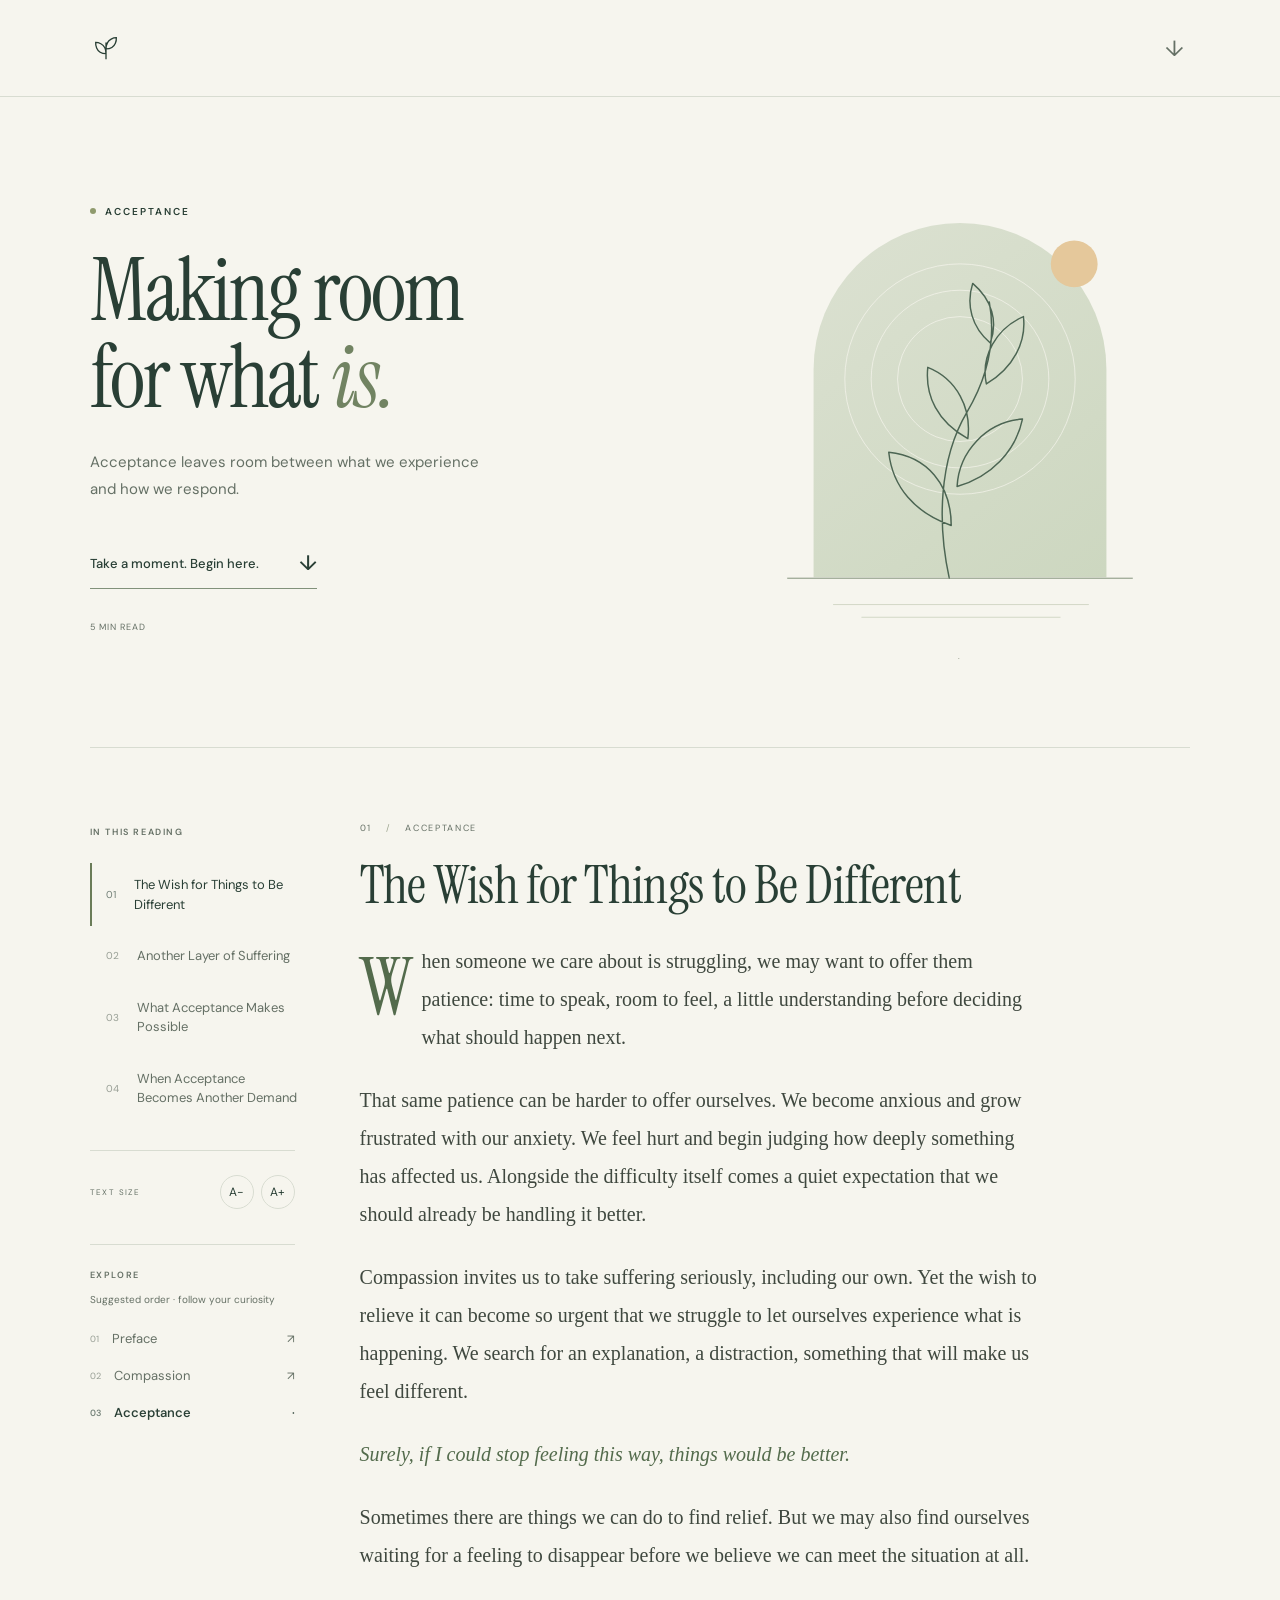
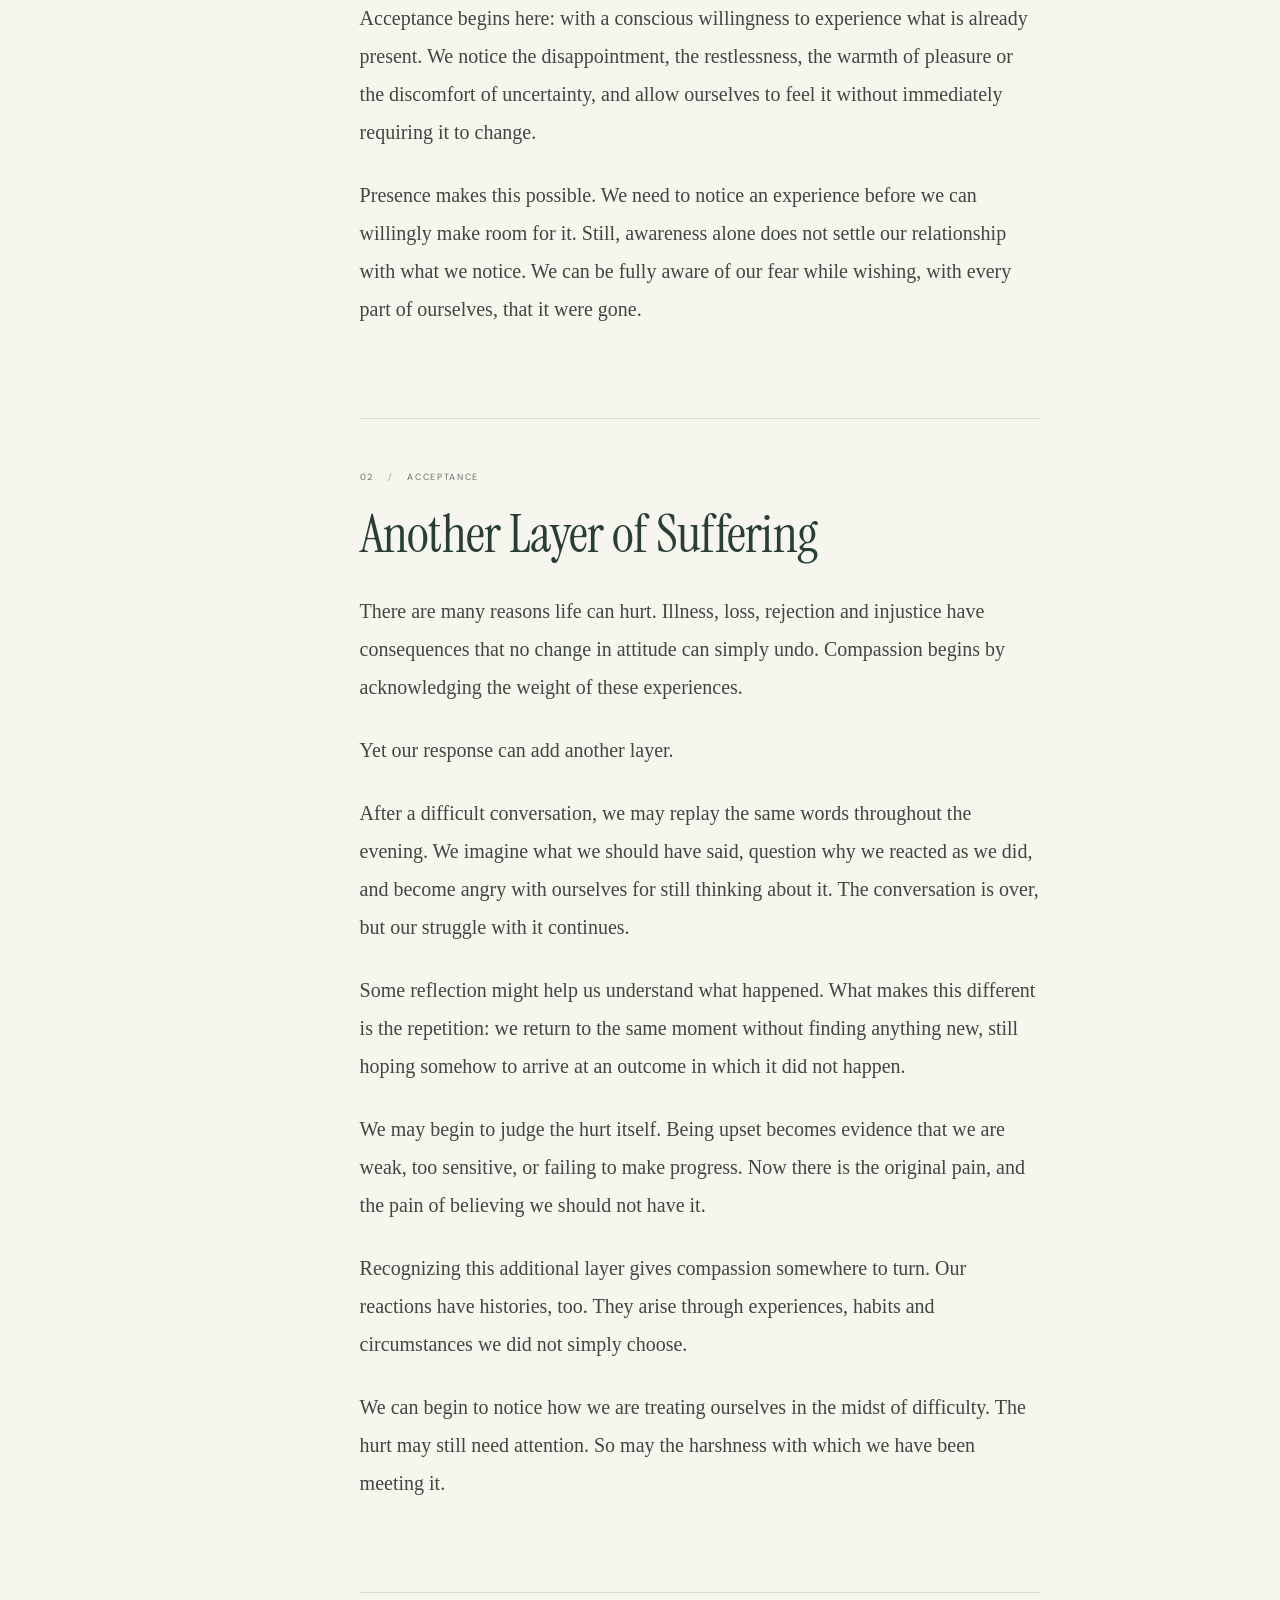
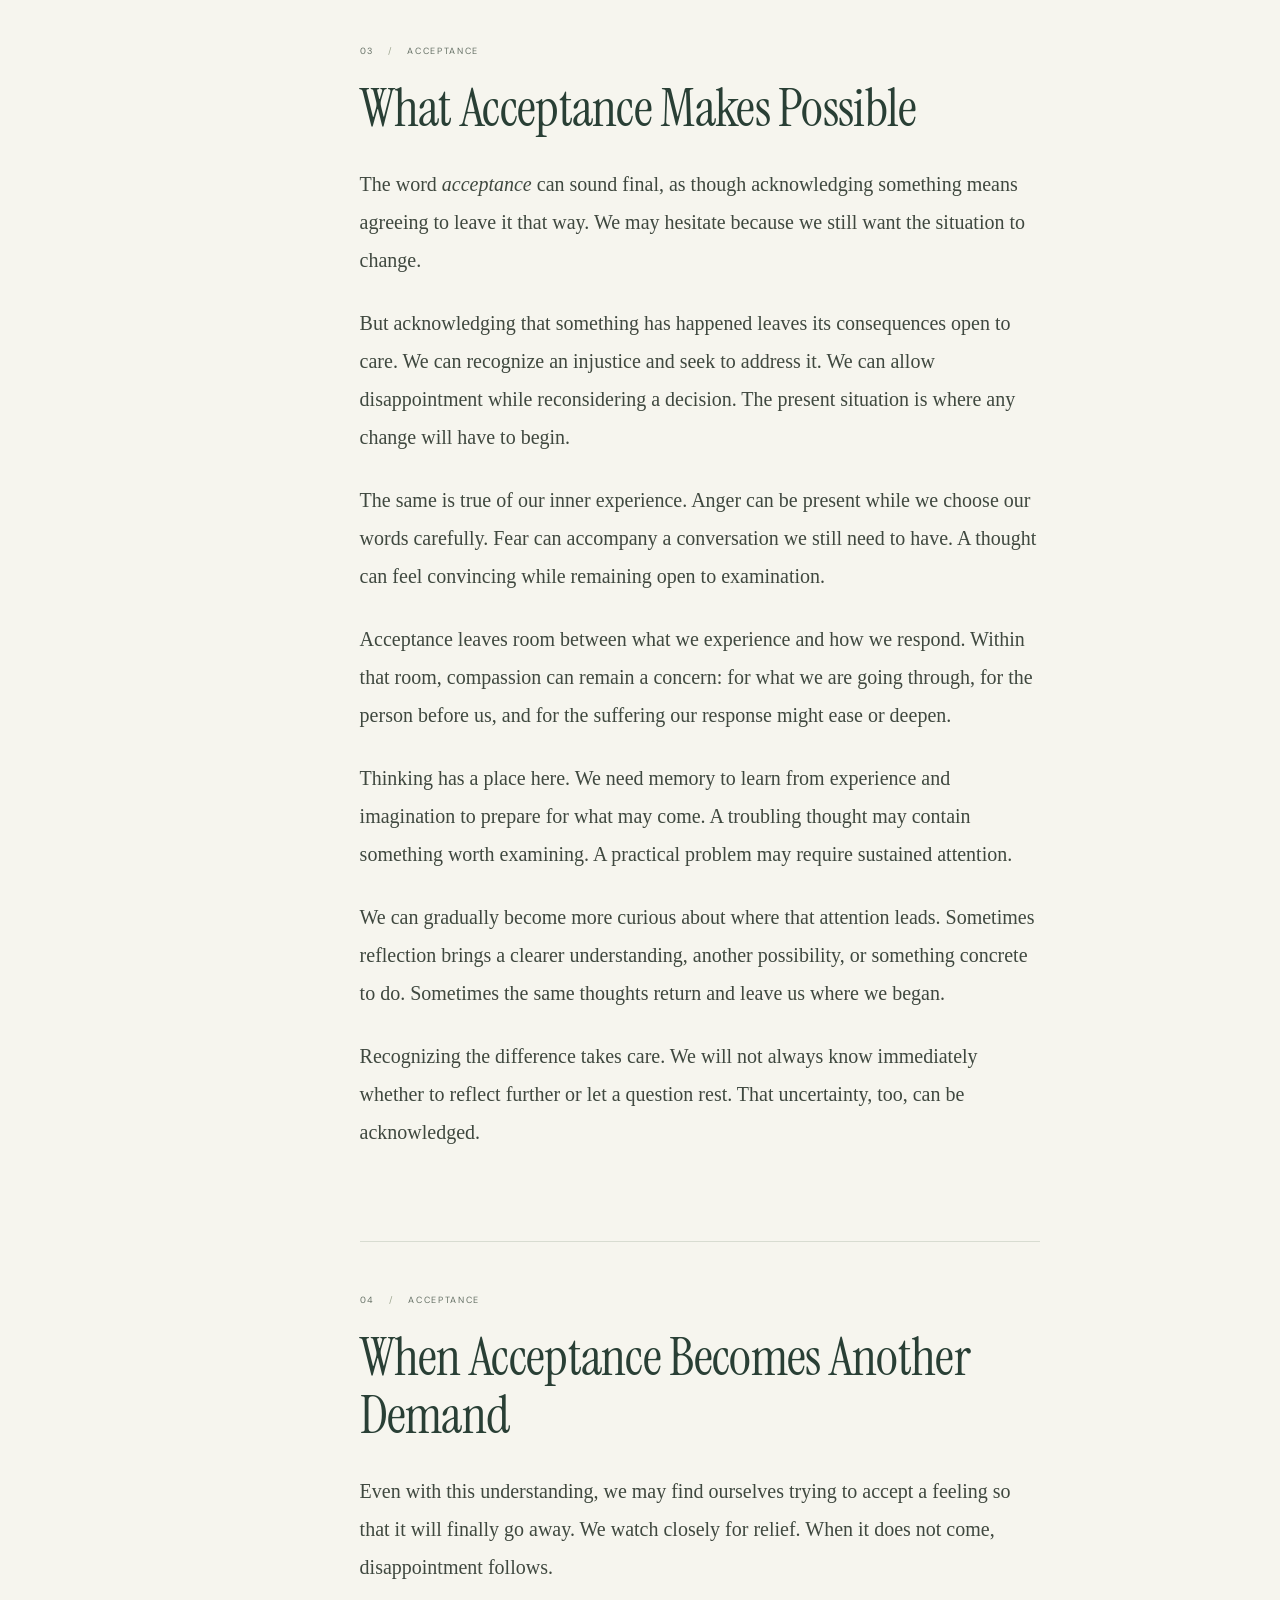
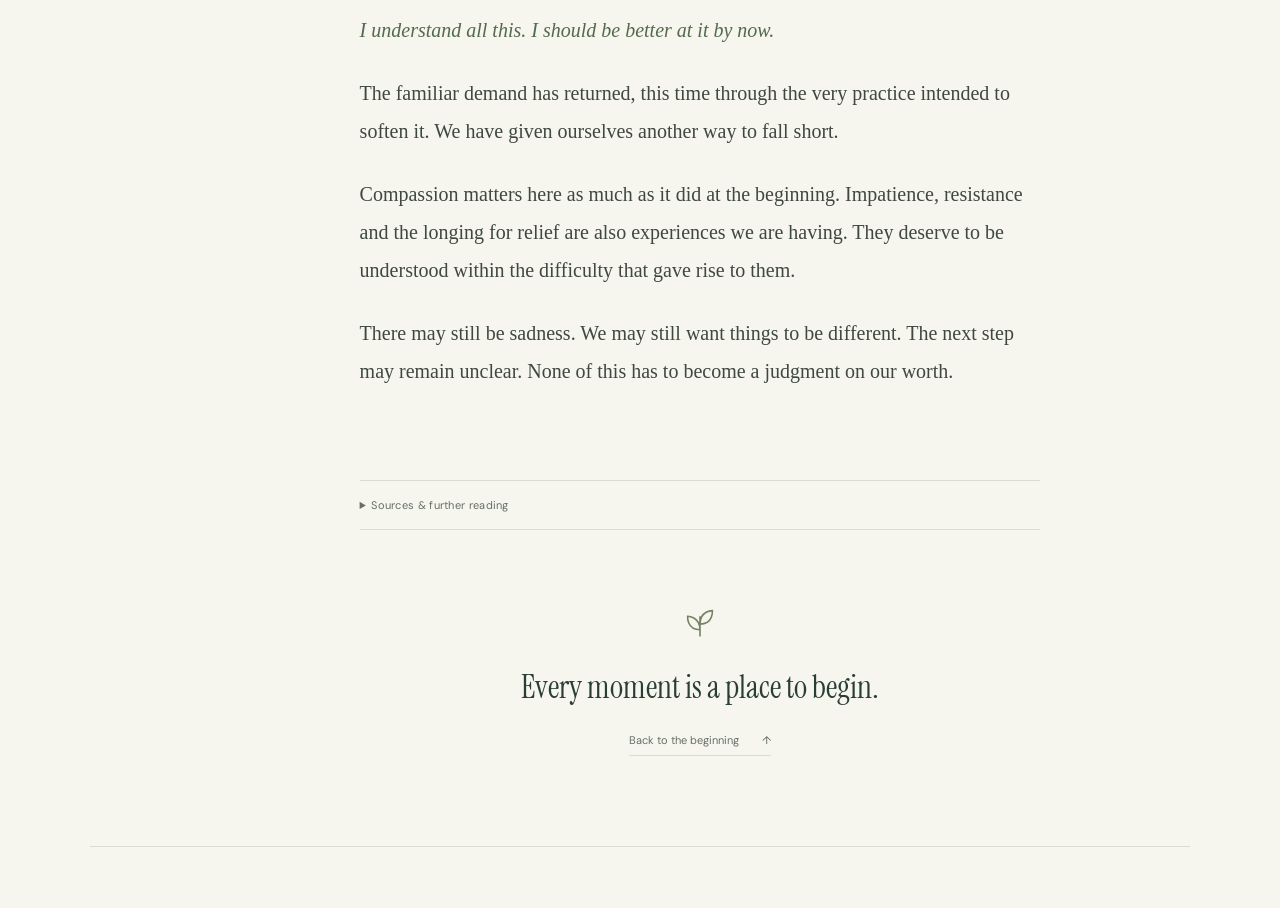
==== acceptance.html @ c0902682 "Add files via upload" ====
<!doctype html>
<html lang="en">
<head><meta charset="utf-8"><meta name="viewport" content="width=device-width,initial-scale=1"><meta name="theme-color" content="#f6f5ee"><meta name="description" content="An essay on acceptance, the layers we add to suffering, and making room for experience with compassion."><title>Making room for what is — Acceptance</title><link rel="icon" href="data:image/svg+xml,%3Csvg xmlns='http://www.w3.org/2000/svg' viewBox='0 0 40 40'%3E%3Crect width='40' height='40' rx='20' fill='%232f493f'/%3E%3Cpath d='M20 30V13M20 23C10 23 10 13 10 13s10 0 10 10M20 19c0-10 10-10 10-10s0 10-10 10' fill='none' stroke='%23f6f5ee' stroke-width='2'/%3E%3C/svg%3E"><link rel="stylesheet" href="styles.css"><script src="script.js" defer></script></head>
<body><a class="skip-link" href="#reading">Skip to the reading</a><div class="progress" aria-hidden="true"><div id="progress-bar"></div></div>
<header class="site-header"><a class="wordmark" href="index.html" aria-label="Home — Preface"><svg viewBox="0 0 32 32" aria-hidden="true"><path d="M16 28V10M16 22C4 22 5 10 5 10s11 0 11 12M16 17C16 5 27 5 27 5s1 12-11 12"/></svg></a><a class="header-link" href="#reading" aria-label="Jump to the reading"><span aria-hidden="true">↓</span></a></header>
<main id="top"><section class="hero" aria-labelledby="page-title"><div class="hero-copy"><div class="eyebrow"><span></span> ACCEPTANCE</div><h1 id="page-title">Making room<br>for what <em>is.</em></h1><p class="hero-description">Acceptance leaves room between what we experience and how we respond.</p><a class="read-link" href="#reading">Take a moment. Begin here. <span aria-hidden="true">↓</span></a><div class="reading-meta">5 MIN READ</div></div>
<div class="hero-art" aria-hidden="true"><svg viewBox="0 0 420 480" fill="none"><defs><linearGradient id="wash" x1="50" y1="0" x2="390" y2="450" gradientUnits="userSpaceOnUse"><stop stop-color="#dde2d3"/><stop offset="1" stop-color="#cbd6be"/></linearGradient></defs><path d="M60 410V197a150 150 0 0 1 300 0v213Z" fill="url(#wash)"/><circle cx="210" cy="207" r="118" stroke="#f6f5ee" stroke-opacity=".7"/><circle cx="210" cy="207" r="91" stroke="#f6f5ee" stroke-opacity=".7"/><circle cx="210" cy="207" r="64" stroke="#f6f5ee" stroke-opacity=".7"/><path d="M199 411c-12-55-11-121 18-170 19-32 31-69 23-113M201 357c-37-13-60-39-64-75 39 4 64 33 64 75ZM207 317c35-10 60-36 67-69-37 3-65 33-67 69ZM218 268c-31-17-44-44-41-73 30 12 45 42 41 73ZM237 212c28-17 41-43 38-69-28 12-44 41-38 69ZM241 170c-19-16-25-39-18-61 20 17 26 39 18 61Z" stroke="#4c6553" stroke-width="1.5" stroke-linecap="round" stroke-linejoin="round"/><path d="M33 411h354" stroke="#81917a"/><circle cx="327" cy="89" r="24" fill="#e5c89b"/><path d="M80 438h262" stroke="#d2d7c6"/><path d="M109 451h204" stroke="#d2d7c6"/></svg><span>.</span></div></section>
<div class="reading-layout" id="reading"><aside class="contents"><div class="eyebrow">IN THIS READING</div><nav aria-label="Chapters"><a href="#the-wish-for-things-to-be-different" aria-current="location"><span>01</span>The Wish for Things to Be Different</a><a href="#another-layer-of-suffering"><span>02</span>Another Layer of Suffering</a><a href="#what-acceptance-makes-possible"><span>03</span>What Acceptance Makes Possible</a><a href="#when-acceptance-becomes-another-demand"><span>04</span>When Acceptance Becomes Another Demand</a></nav><div class="reader-tools"><span>TEXT SIZE</span><div><button type="button" id="smaller" aria-label="Decrease text size">A−</button><button type="button" id="larger" aria-label="Increase text size">A+</button></div><output id="size-status" class="sr-only" aria-live="polite">Text size: standard</output></div><div class="topic-links" aria-label="Explore readings in suggested order"><div class="eyebrow">EXPLORE</div><p class="reading-order">Suggested order · follow your curiosity</p><a href="index.html"><span class="topic-number" aria-hidden="true">01</span><span class="topic-title">Preface</span><span class="topic-marker" aria-hidden="true">↗</span></a><a href="compassion.html"><span class="topic-number" aria-hidden="true">02</span><span class="topic-title">Compassion</span><span class="topic-marker" aria-hidden="true">↗</span></a><a href="acceptance.html" aria-current="page"><span class="topic-number" aria-hidden="true">03</span><span class="topic-title">Acceptance</span><span class="topic-marker" aria-hidden="true">·</span></a></div></aside><article class="article" aria-label="Acceptance — Making room for what is"><section class="chapter" id="the-wish-for-things-to-be-different" aria-labelledby="heading-0"><div class="chapter-label">01 <span> / </span> ACCEPTANCE</div><h2 id="heading-0">The Wish for Things to Be Different</h2><p class="opening">When someone we care about is struggling, we may want to offer them patience: time to speak, room to feel, a little understanding before deciding what should happen next.</p>
<p class="">That same patience can be harder to offer ourselves. We become anxious and grow frustrated with our anxiety. We feel hurt and begin judging how deeply something has affected us. Alongside the difficulty itself comes a quiet expectation that we should already be handling it better.</p>
<p class="">Compassion invites us to take suffering seriously, including our own. Yet the wish to relieve it can become so urgent that we struggle to let ourselves experience what is happening. We search for an explanation, a distraction, something that will make us feel different.</p>
<p class=""><em class="inner-question">Surely, if I could stop feeling this way, things would be better.</em></p>
<p class="">Sometimes there are things we can do to find relief. But we may also find ourselves waiting for a feeling to disappear before we believe we can meet the situation at all.</p>
<p class="">Acceptance begins here: with a conscious willingness to experience what is already present. We notice the disappointment, the restlessness, the warmth of pleasure or the discomfort of uncertainty, and allow ourselves to feel it without immediately requiring it to change.</p>
<p class="">Presence makes this possible. We need to notice an experience before we can willingly make room for it. Still, awareness alone does not settle our relationship with what we notice. We can be fully aware of our fear while wishing, with every part of ourselves, that it were gone.</p></section>
<section class="chapter" id="another-layer-of-suffering" aria-labelledby="heading-1"><div class="chapter-label">02 <span> / </span> ACCEPTANCE</div><h2 id="heading-1">Another Layer of Suffering</h2><p class="">There are many reasons life can hurt. Illness, loss, rejection and injustice have consequences that no change in attitude can simply undo. Compassion begins by acknowledging the weight of these experiences.</p>
<p class="">Yet our response can add another layer.</p>
<p class="">After a difficult conversation, we may replay the same words throughout the evening. We imagine what we should have said, question why we reacted as we did, and become angry with ourselves for still thinking about it. The conversation is over, but our struggle with it continues.</p>
<p class="">Some reflection might help us understand what happened. What makes this different is the repetition: we return to the same moment without finding anything new, still hoping somehow to arrive at an outcome in which it did not happen.</p>
<p class="">We may begin to judge the hurt itself. Being upset becomes evidence that we are weak, too sensitive, or failing to make progress. Now there is the original pain, and the pain of believing we should not have it.</p>
<p class="">Recognizing this additional layer gives compassion somewhere to turn. Our reactions have histories, too. They arise through experiences, habits and circumstances we did not simply choose.</p>
<p class="">We can begin to notice how we are treating ourselves in the midst of difficulty. The hurt may still need attention. So may the harshness with which we have been meeting it.</p></section>
<section class="chapter" id="what-acceptance-makes-possible" aria-labelledby="heading-2"><div class="chapter-label">03 <span> / </span> ACCEPTANCE</div><h2 id="heading-2">What Acceptance Makes Possible</h2><p class="">The word <em>acceptance</em> can sound final, as though acknowledging something means agreeing to leave it that way. We may hesitate because we still want the situation to change.</p>
<p class="">But acknowledging that something has happened leaves its consequences open to care. We can recognize an injustice and seek to address it. We can allow disappointment while reconsidering a decision. The present situation is where any change will have to begin.</p>
<p class="">The same is true of our inner experience. Anger can be present while we choose our words carefully. Fear can accompany a conversation we still need to have. A thought can feel convincing while remaining open to examination.</p>
<p class="">Acceptance leaves room between what we experience and how we respond. Within that room, compassion can remain a concern: for what we are going through, for the person before us, and for the suffering our response might ease or deepen.</p>
<p class="">Thinking has a place here. We need memory to learn from experience and imagination to prepare for what may come. A troubling thought may contain something worth examining. A practical problem may require sustained attention.</p>
<p class="">We can gradually become more curious about where that attention leads. Sometimes reflection brings a clearer understanding, another possibility, or something concrete to do. Sometimes the same thoughts return and leave us where we began.</p>
<p class="">Recognizing the difference takes care. We will not always know immediately whether to reflect further or let a question rest. That uncertainty, too, can be acknowledged.</p></section>
<section class="chapter" id="when-acceptance-becomes-another-demand" aria-labelledby="heading-3"><div class="chapter-label">04 <span> / </span> ACCEPTANCE</div><h2 id="heading-3">When Acceptance Becomes Another Demand</h2><p class="">Even with this understanding, we may find ourselves trying to accept a feeling so that it will finally go away. We watch closely for relief. When it does not come, disappointment follows.</p>
<p class=""><em class="inner-question">I understand all this. I should be better at it by now.</em></p>
<p class="">The familiar demand has returned, this time through the very practice intended to soften it. We have given ourselves another way to fall short.</p>
<p class="">Compassion matters here as much as it did at the beginning. Impatience, resistance and the longing for relief are also experiences we are having. They deserve to be understood within the difficulty that gave rise to them.</p>
<p class="">There may still be sadness. We may still want things to be different. The next step may remain unclear. None of this has to become a judgment on our worth.</p></section><details class="references"><summary>Sources & further reading</summary><div class="reference-content"><h3>Sources</h3><ul><li><span class="reference-author">Ford, Lam, John &amp; Mauss (2018)</span><a href="https://doi.org/10.1037/pspp0000157">The psychological health benefits of accepting negative emotions and thoughts: Laboratory, diary, and longitudinal evidence</a></li><li><span class="reference-author">Lindsay, Young, Smyth, Brown &amp; Creswell (2018)</span><a href="https://doi.org/10.1016/j.psyneuen.2017.09.015">Acceptance lowers stress reactivity: Dismantling mindfulness training in a randomized controlled trial</a></li><li><span class="reference-author">Nolen-Hoeksema, Wisco &amp; Lyubomirsky (2008)</span><a href="https://doi.org/10.1111/j.1745-6924.2008.00088.x">Rethinking Rumination</a></li><li><span class="reference-author">Wells (2005)</span><a href="https://doi.org/10.1007/s10942-005-0018-6">Detached mindfulness in cognitive therapy: A metacognitive analysis and ten techniques</a></li><li><span class="reference-author">Hayes, Luoma, Bond, Masuda &amp; Lillis (2006)</span><a href="https://doi.org/10.1016/j.brat.2005.06.006">Acceptance and Commitment Therapy: Model, processes and outcomes</a></li><li><span class="reference-author">Schacter, Benoit &amp; Szpunar (2017)</span><a href="https://pmc.ncbi.nlm.nih.gov/articles/PMC5675579/">Episodic Future Thinking: Mechanisms and Functions</a></li></ul><h3>Further reading</h3><ul><li><span class="reference-author">Akbari et al. (2022)</span><a href="https://doi.org/10.1016/j.jcbs.2022.03.007">Experiential avoidance …: A comprehensive systematic review and meta-analysis</a></li><li><span class="reference-author">Guo (2024)</span><a href="https://doi.org/10.1007/s12671-024-02395-6">The Correlation Between Mindfulness, Decentering, and Psychological Problems</a></li><li><span class="reference-author">Andersson et al. (2025)</span><a href="https://doi.org/10.1080/16506073.2024.2434920">Efficacy of metacognitive interventions for psychiatric disorders</a></li><li><span class="reference-author">Ajahn Chah</span><a href="https://www.simonandschuster.com/books/Food-for-the-Heart/Chah/9780861713233">Food for the Heart: The Collected Teachings of Ajahn Chah</a></li><li><span class="reference-author">Eckhart Tolle</span><a href="https://eckharttolle.com/power-of-now-excerpt/">The Power of Now</a></li><li><span class="reference-author">Marcus Aurelius</span><a href="https://readaurelius.org/passage/1/9">Meditations, Book I</a></li><li><span class="reference-author">Early Buddhist texts</span><a href="https://suttacentral.net/mn10/en/sujato">MN 10 — Satipaṭṭhāna Sutta</a></li><li><span class="reference-author">Early Buddhist texts</span><a href="https://suttacentral.net/an6.63/en/thanissaro">AN 6.63 — Nibbedhika Sutta</a></li><li><span class="reference-author">Early Buddhist texts</span><a href="https://suttacentral.net/mn19/en/sujato">MN 19 — Dvedhāvitakka Sutta</a></li></ul></div></details><div class="closing"><svg viewBox="0 0 32 32" aria-hidden="true"><path d="M16 28V10M16 22C4 22 5 10 5 10s11 0 11 12M16 17C16 5 27 5 27 5s1 12-11 12"/></svg><p>Every moment is a place to begin.</p><a href="#top">Back to the beginning <span aria-hidden="true">↑</span></a></div></article></div></main>
<footer aria-hidden="true"></footer></body></html>
---- styles.css ----
@import url('https://fonts.googleapis.com/css2?family=DM+Sans:wght@400;450;500;550;600;650&family=Instrument+Serif:ital@0;1&display=swap');
:root{--paper:#f6f5ee;--ink:#293f35;--muted:#657065;--line:#d8dcd1;--accent:#8a5934;--body-size:20px;--display:'Instrument Serif',Georgia,serif;--sans:'DM Sans',Arial,sans-serif}*{box-sizing:border-box}html{scroll-behavior:smooth;scroll-padding-top:45px}body{margin:0;background:var(--paper);color:var(--ink);font-family:var(--sans);-webkit-font-smoothing:antialiased}a{color:inherit;text-decoration:none}button{font:inherit}::selection{background:#dce4cb}.progress{height:3px;position:fixed;top:0;left:0;right:0;z-index:10}#progress-bar{height:100%;width:0;background:#59725b}.site-header{max-width:1392px;margin:auto;padding:32px 64px;display:flex;justify-content:space-between;align-items:center;border-bottom:1px solid var(--line)}.wordmark{display:flex;gap:12px;align-items:center;font-size:15px;letter-spacing:-.3px}.wordmark em{font-weight:550;font-style:normal}.wordmark svg,.closing svg{width:30px;height:30px;fill:none;stroke:var(--ink);stroke-width:1.4}.header-link{font-size:12px;color:var(--muted)}.header-link span{margin-left:22px;font-size:18px}.hero{max-width:1264px;margin:auto;min-height:650px;display:grid;grid-template-columns:1.3fr 1fr;gap:80px;align-items:center;padding:70px 0 76px}.eyebrow{font-size:10px;font-weight:600;letter-spacing:2px;display:flex;align-items:center;gap:9px}.eyebrow>span{width:6px;height:6px;background:#8f9a6d;border-radius:50%}h1{font-family:var(--display);font-size:clamp(64px,6.7vw,100px);line-height:1.02;letter-spacing:-2px;font-weight:400;margin:30px 0 26px}h1 em{color:#718362;font-weight:400}.hero-description{max-width:405px;font-size:15px;line-height:1.85;color:var(--muted)}.read-link{margin-top:30px;display:inline-flex;gap:40px;align-items:center;border-bottom:1px solid #81917a;padding-bottom:11px;font-size:13px;font-weight:500}.read-link span{font-size:21px}.reading-meta{margin-top:32px;font-size:9px;letter-spacing:1.1px;color:var(--muted);display:flex;gap:12px;align-items:center}.hero-art{width:100%;max-width:410px;justify-self:center;text-align:center}.hero-art svg{display:block;width:100%;height:auto}.hero-art>span{font-size:8px;letter-spacing:2px;color:#79806e;display:block;margin-top:5px}.reading-layout{border-top:1px solid var(--line);max-width:1264px;margin:auto;display:grid;grid-template-columns:250px minmax(0,700px);gap:90px;padding:74px 0 0;align-items:start;scroll-margin-top:30px}.contents{position:sticky;top:55px;padding-top:4px}.contents>.eyebrow{color:var(--muted);font-size:9px;letter-spacing:1.6px}nav{display:grid;margin:25px 0 30px;gap:8px}nav a{font-size:13px;color:var(--muted);padding:12px 0 12px 14px;border-left:2px solid transparent;display:flex;gap:18px;transition:color .2s,border-color .2s}nav a>span{font-size:10px;align-self:center;opacity:.65}nav a:hover,nav a[aria-current]{border-color:#6a7c58;color:var(--ink)}.reader-tools{display:flex;align-items:center;justify-content:space-between;border-top:1px solid var(--line);padding-top:24px;max-width:205px}.reader-tools>span{font-size:8px;letter-spacing:1.4px;color:var(--muted)}.reader-tools>div{display:flex;gap:7px}.reader-tools button{border:1px solid var(--line);border-radius:50%;background:transparent;color:var(--ink);width:34px;height:34px;font-size:12px;cursor:pointer}.reader-tools button:hover{background:#e8ecdf}.reader-tools button:disabled{opacity:.35;cursor:default}.margin-note{font-family:Georgia,serif;font-style:italic;line-height:1.7;font-size:13px;color:#7a8271;margin-top:35px}.chapter{scroll-margin-top:45px;padding-bottom:65px}.chapter+.chapter{padding-top:52px;border-top:1px solid var(--line)}.chapter-label{font-size:9px;letter-spacing:1.7px;color:var(--muted)}.chapter-label span{margin:0 10px;color:#9ca58e}h2{font-family:var(--display);font-size:53px;letter-spacing:-.7px;font-weight:400;margin:22px 0 10px;line-height:1.1}.chapter .chapter-deck{font-family:var(--sans);font-size:13px;color:var(--muted);margin:0 0 37px;line-height:1.7}.chapter>p:not(.chapter-deck){font-family:Georgia,'Times New Roman',serif;font-size:var(--body-size);line-height:1.9;color:#3f483f;margin:0 0 25px}.opening:first-letter{float:left;font-family:var(--display);font-size:80px;line-height:.9;margin:9px 10px 0 0;color:#536b4c}.closing{text-align:center;padding:20px 0 90px}.closing svg{width:36px;height:36px;stroke:#738363}.closing p{font-family:var(--display);font-size:32px;margin:20px 0}.closing a{font-size:11px;color:var(--muted);display:inline-flex;gap:23px;border-bottom:1px solid var(--line);padding-bottom:8px}footer{max-width:1264px;margin:auto;display:flex;justify-content:space-between;border-top:1px solid var(--line);padding:27px 0 34px;font-size:10px;color:var(--muted)}footer>a{color:var(--ink)}:focus-visible{outline:2px solid #8a5934;outline-offset:6px}.skip-link{position:fixed;left:12px;top:-80px;background:var(--ink);color:var(--paper);z-index:20;padding:12px}.skip-link:focus{top:12px}.sr-only{position:absolute;width:1px;height:1px;padding:0;margin:-1px;overflow:hidden;clip:rect(0,0,0,0);white-space:nowrap;border:0}
@media(min-width:1450px){.hero{min-height:720px}}@media(max-width:1400px){.hero,.reading-layout,footer{margin-left:7%;margin-right:7%}.site-header{padding-left:7%;padding-right:7%}.hero{gap:40px}.reading-layout{gap:60px;grid-template-columns:210px minmax(0,680px)}}@media(max-width:1000px){.hero{min-height:590px;gap:20px}.reading-layout{grid-template-columns:170px minmax(0,1fr);gap:42px}h1{font-size:76px}.reading-meta{font-size:8px;gap:8px}.hero-art{max-width:310px}.reader-tools{flex-wrap:wrap;gap:14px}.chapter>p:not(.chapter-deck){line-height:1.8}}@media(max-width:720px){.site-header{padding:23px 6%}.wordmark{font-size:12px;gap:8px}.wordmark svg{width:24px}.header-link{font-size:10px}.header-link span{margin-left:10px}.hero{margin:0 7%;padding:55px 0 48px;grid-template-columns:1fr;gap:25px;min-height:0}h1{font-size:clamp(62px,12vw,83px);letter-spacing:-1.7px;margin-top:26px}.hero-description{max-width:440px;font-size:14px}.hero-art{max-width:250px;margin-top:0}.hero-art svg{max-height:270px}.hero-art>span{font-size:7px;margin-top:12px}.reading-meta{font-size:8px;letter-spacing:.7px;gap:9px}.reading-layout{margin:0 7%;padding-top:30px;display:block}.contents{position:static;padding:0 0 30px;margin:0 0 35px;border-bottom:1px solid var(--line)}.contents>.eyebrow{font-size:8px}nav{display:flex;gap:18px;flex-wrap:wrap;margin:15px 0 18px}nav a{padding:8px 0;border-left:0;border-bottom:1px solid transparent;gap:6px;font-size:11px}nav a:hover,nav a[aria-current]{border-color:#6a7c58}.reader-tools{border:0;padding:0;max-width:none;justify-content:flex-end;gap:12px}.reader-tools button{width:32px;height:32px}.margin-note{display:none}h2{font-size:44px}.chapter .chapter-deck{margin-bottom:28px}.chapter>p:not(.chapter-deck){font-size:calc(var(--body-size) - 2px);line-height:1.85}.chapter{padding-bottom:40px}.chapter+.chapter{padding-top:38px}.closing{padding-bottom:60px}.closing p{font-size:28px}footer{margin:0 7%;font-size:9px;gap:20px;line-height:1.6}footer>span{text-align:right}}
@media(prefers-reduced-motion:reduce){html{scroll-behavior:auto}*{transition:none!important}}@media print{.site-header,.hero-art,.contents,.progress,.read-link,.reading-meta,.closing a,footer{display:none}.hero{display:block;min-height:0;padding:20px 0;margin:0}.hero h1{font-size:46px}.hero-description{max-width:none}.reading-layout{display:block;margin:0;padding:20px 0;border:0}.chapter>p:not(.chapter-deck){font-size:12pt;line-height:1.6}.chapter{padding-bottom:20px}.chapter+.chapter{padding-top:20px}body{background:white;color:black}h2{font-size:28pt;break-after:avoid}.chapter-deck,.chapter-label{break-after:avoid}a{color:inherit}}

/* Quiet topic navigation and the reader's inner questions. */
.wordmark,.header-link{min-width:32px;min-height:32px;display:inline-flex;align-items:center;justify-content:center}.header-link span{margin-left:0;font-size:22px}.topic-links{margin-top:35px;padding-top:24px;border-top:1px solid var(--line);max-width:205px}.topic-links .eyebrow{color:var(--muted);font-size:9px;letter-spacing:1.6px;margin-bottom:15px}.topic-links>a{display:flex;justify-content:space-between;gap:16px;padding:10px 0;font-size:13px;color:var(--muted)}.topic-links>a:hover,.topic-links>a[aria-current="page"]{color:var(--ink)}.topic-links>a[aria-current="page"]{font-weight:550}.chapter h2{margin-bottom:28px}.chapter h2:has(+.chapter-deck){margin-bottom:10px}.inner-question{color:#536b4c;font-style:italic}.contents nav a>span{flex-shrink:0}.contents nav a{line-height:1.5}
@media(max-width:720px){.topic-links{max-width:none;margin-top:22px;padding-top:18px;display:flex;align-items:center;flex-wrap:wrap;gap:12px 24px}.topic-links .eyebrow{margin:0}.topic-links>a{gap:16px;font-size:12px}}

/* Essay collection additions. */
.reading-order{font-size:10px;line-height:1.65;color:var(--muted);margin:-4px 0 12px;max-width:185px}.topic-links>a{justify-content:flex-start;align-items:center;gap:12px}.topic-number{font-size:9px;letter-spacing:.6px;opacity:.65;font-variant-numeric:tabular-nums}.topic-title{flex:1}.topic-marker{font-size:12px}.references{margin:0 0 55px;border-top:1px solid var(--line);border-bottom:1px solid var(--line);font-family:var(--sans);color:var(--muted)}.references summary{padding:17px 0;font-size:11px;letter-spacing:.3px;cursor:pointer;list-style-position:inside}.references summary:hover{color:var(--ink)}.references[open] summary{color:var(--ink)}.reference-content{padding:0 0 20px}.reference-content h3{font-size:10px;letter-spacing:1px;text-transform:uppercase;font-weight:500;margin:15px 0}.reference-content ul{list-style:none;padding:0;margin:0}.reference-content li{margin:0 0 17px;font-size:12px;line-height:1.65;overflow-wrap:anywhere}.reference-author{display:block;font-size:10px;margin-bottom:3px;color:var(--muted)}.reference-content a{color:var(--ink);text-decoration:underline;text-decoration-color:var(--line);text-underline-offset:3px}.reference-content a:hover{text-decoration-color:var(--ink)}
@media(max-width:720px){.topic-links{display:block}.topic-links .eyebrow{margin-bottom:12px}.reading-order{max-width:none}.topic-links>a{display:flex;max-width:300px;padding:10px 0;gap:12px}.references{margin-bottom:38px}}
@media print{.references{display:none}}
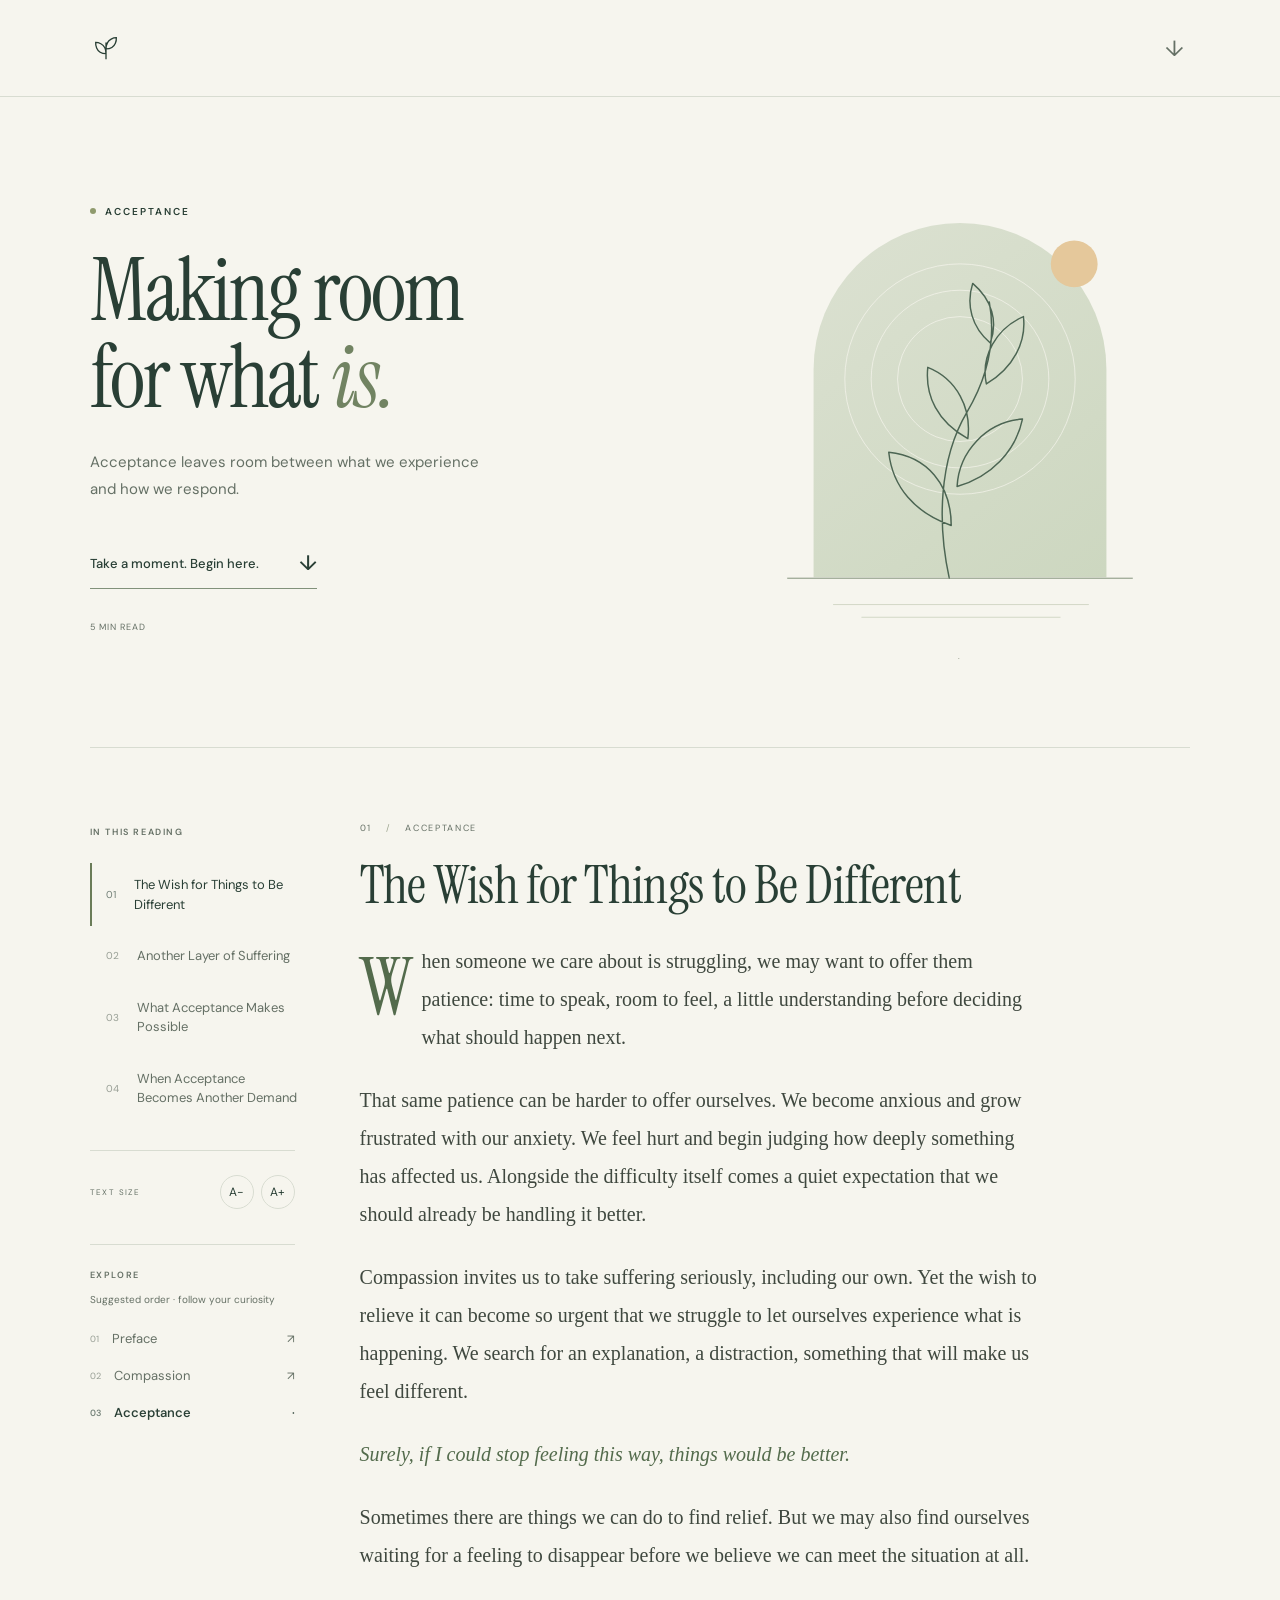
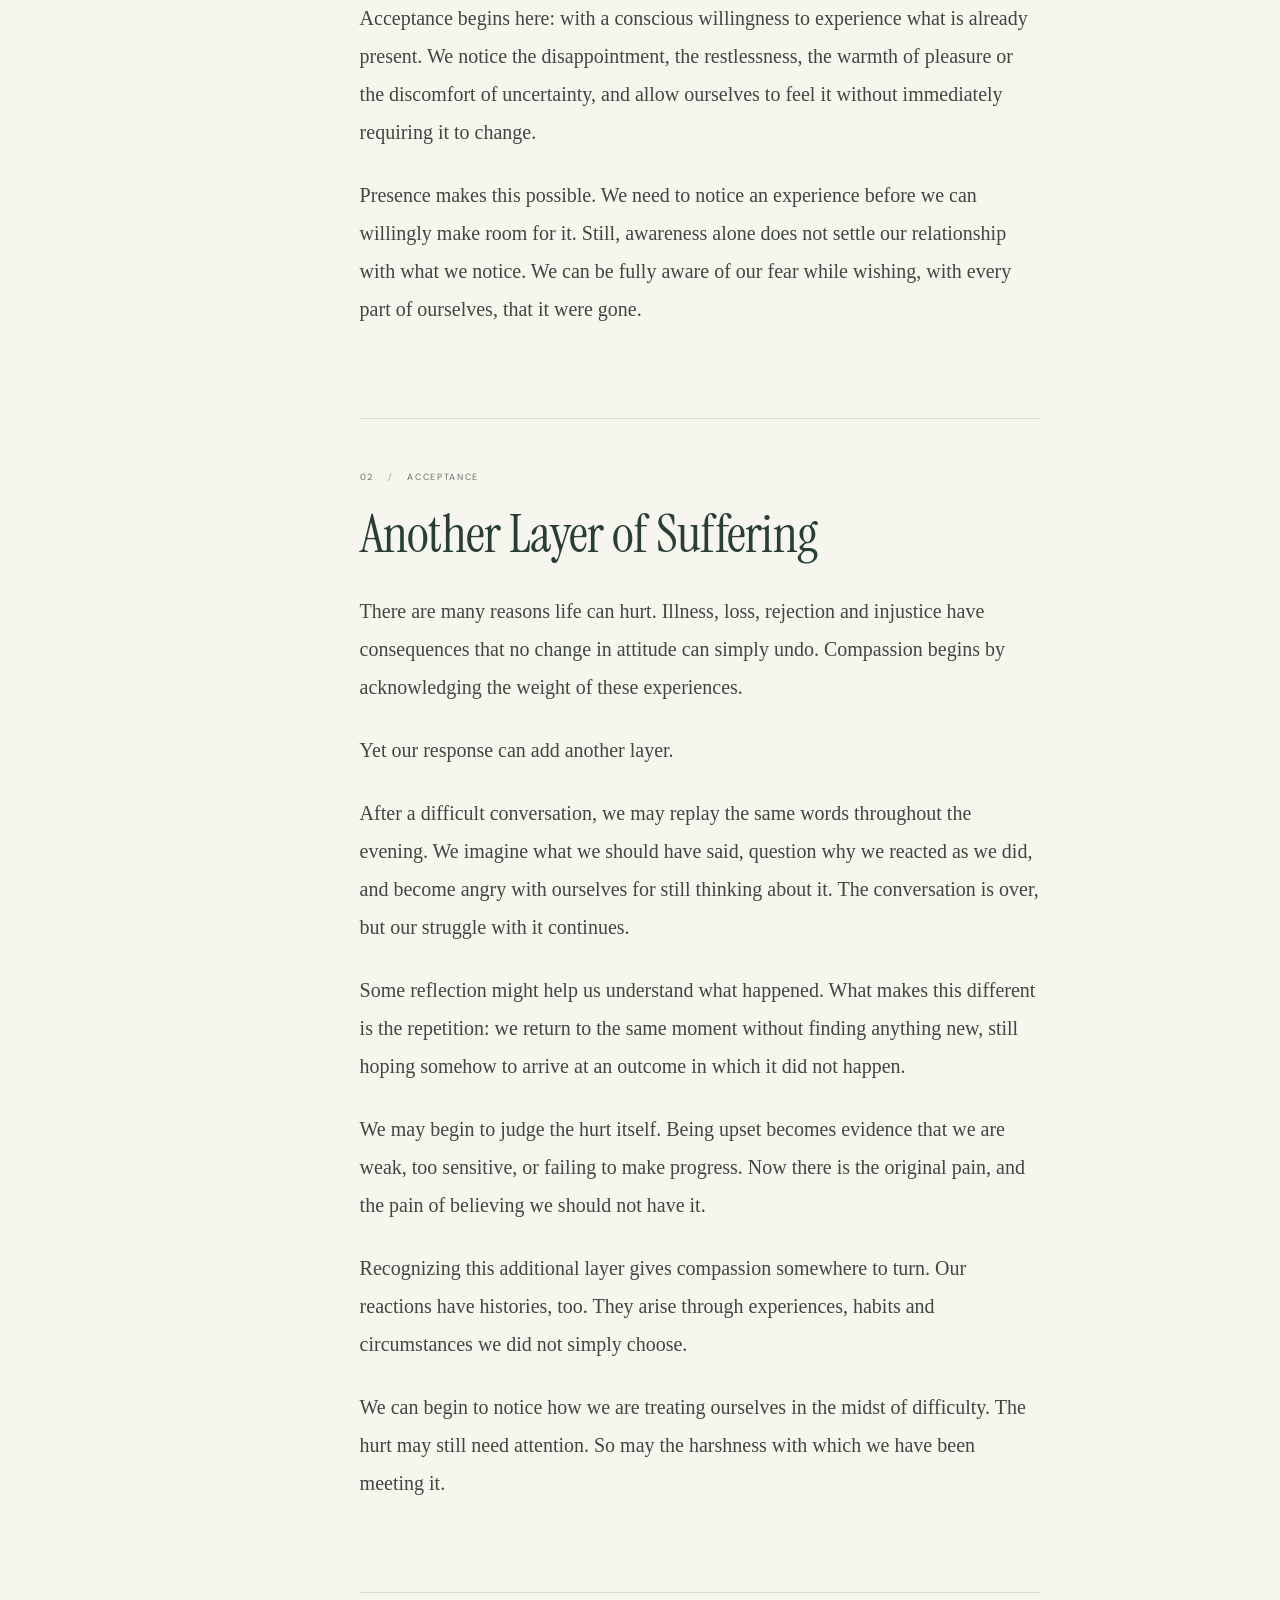
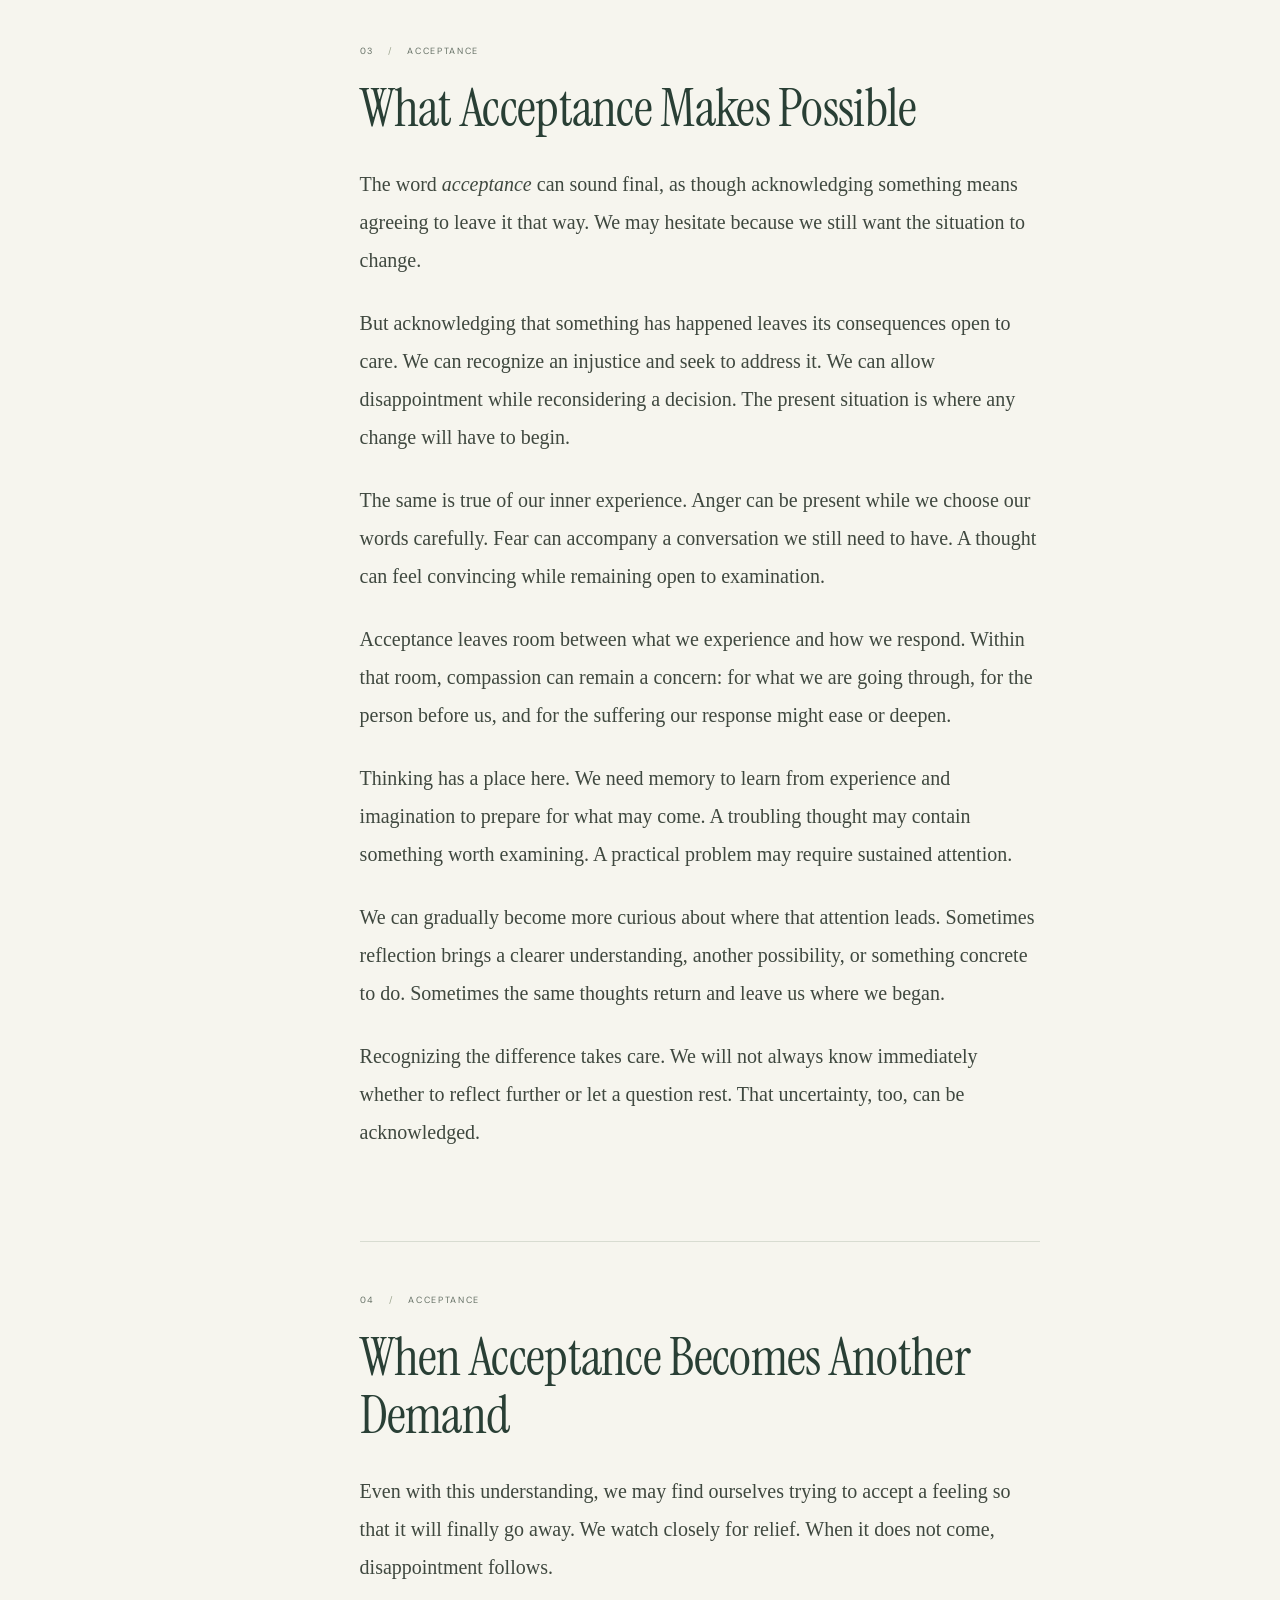
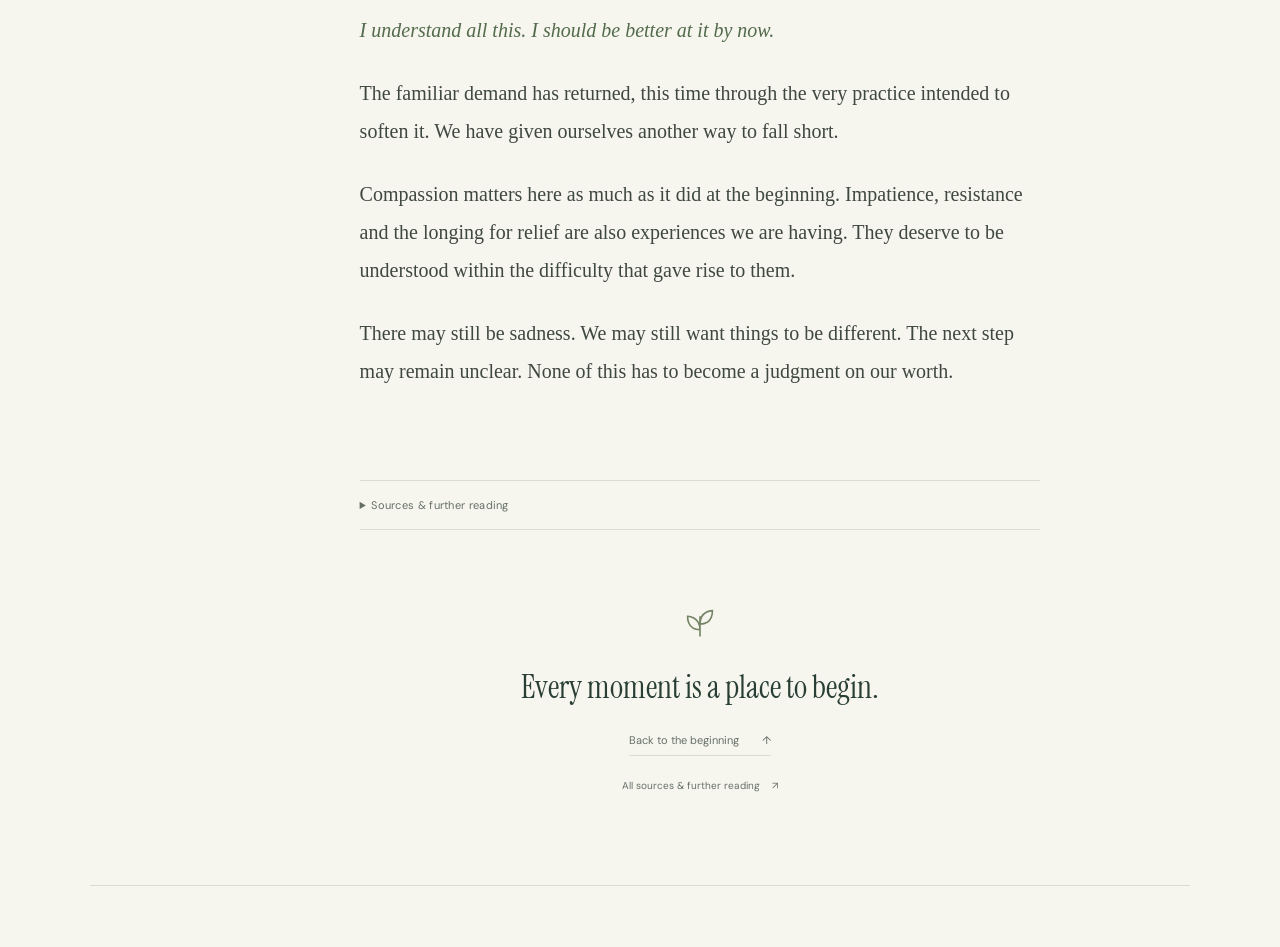
==== commit 9451d5cd: "Add files via upload" ====
--- a/acceptance.html
+++ b/acceptance.html
@@ -1,34 +1,34 @@
-<!doctype html>
-<html lang="en">
-<head><meta charset="utf-8"><meta name="viewport" content="width=device-width,initial-scale=1"><meta name="theme-color" content="#f6f5ee"><meta name="description" content="An essay on acceptance, the layers we add to suffering, and making room for experience with compassion."><title>Making room for what is — Acceptance</title><link rel="icon" href="data:image/svg+xml,%3Csvg xmlns='http://www.w3.org/2000/svg' viewBox='0 0 40 40'%3E%3Crect width='40' height='40' rx='20' fill='%232f493f'/%3E%3Cpath d='M20 30V13M20 23C10 23 10 13 10 13s10 0 10 10M20 19c0-10 10-10 10-10s0 10-10 10' fill='none' stroke='%23f6f5ee' stroke-width='2'/%3E%3C/svg%3E"><link rel="stylesheet" href="styles.css"><script src="script.js" defer></script></head>
-<body><a class="skip-link" href="#reading">Skip to the reading</a><div class="progress" aria-hidden="true"><div id="progress-bar"></div></div>
-<header class="site-header"><a class="wordmark" href="index.html" aria-label="Home — Preface"><svg viewBox="0 0 32 32" aria-hidden="true"><path d="M16 28V10M16 22C4 22 5 10 5 10s11 0 11 12M16 17C16 5 27 5 27 5s1 12-11 12"/></svg></a><a class="header-link" href="#reading" aria-label="Jump to the reading"><span aria-hidden="true">↓</span></a></header>
-<main id="top"><section class="hero" aria-labelledby="page-title"><div class="hero-copy"><div class="eyebrow"><span></span> ACCEPTANCE</div><h1 id="page-title">Making room<br>for what <em>is.</em></h1><p class="hero-description">Acceptance leaves room between what we experience and how we respond.</p><a class="read-link" href="#reading">Take a moment. Begin here. <span aria-hidden="true">↓</span></a><div class="reading-meta">5 MIN READ</div></div>
-<div class="hero-art" aria-hidden="true"><svg viewBox="0 0 420 480" fill="none"><defs><linearGradient id="wash" x1="50" y1="0" x2="390" y2="450" gradientUnits="userSpaceOnUse"><stop stop-color="#dde2d3"/><stop offset="1" stop-color="#cbd6be"/></linearGradient></defs><path d="M60 410V197a150 150 0 0 1 300 0v213Z" fill="url(#wash)"/><circle cx="210" cy="207" r="118" stroke="#f6f5ee" stroke-opacity=".7"/><circle cx="210" cy="207" r="91" stroke="#f6f5ee" stroke-opacity=".7"/><circle cx="210" cy="207" r="64" stroke="#f6f5ee" stroke-opacity=".7"/><path d="M199 411c-12-55-11-121 18-170 19-32 31-69 23-113M201 357c-37-13-60-39-64-75 39 4 64 33 64 75ZM207 317c35-10 60-36 67-69-37 3-65 33-67 69ZM218 268c-31-17-44-44-41-73 30 12 45 42 41 73ZM237 212c28-17 41-43 38-69-28 12-44 41-38 69ZM241 170c-19-16-25-39-18-61 20 17 26 39 18 61Z" stroke="#4c6553" stroke-width="1.5" stroke-linecap="round" stroke-linejoin="round"/><path d="M33 411h354" stroke="#81917a"/><circle cx="327" cy="89" r="24" fill="#e5c89b"/><path d="M80 438h262" stroke="#d2d7c6"/><path d="M109 451h204" stroke="#d2d7c6"/></svg><span>.</span></div></section>
-<div class="reading-layout" id="reading"><aside class="contents"><div class="eyebrow">IN THIS READING</div><nav aria-label="Chapters"><a href="#the-wish-for-things-to-be-different" aria-current="location"><span>01</span>The Wish for Things to Be Different</a><a href="#another-layer-of-suffering"><span>02</span>Another Layer of Suffering</a><a href="#what-acceptance-makes-possible"><span>03</span>What Acceptance Makes Possible</a><a href="#when-acceptance-becomes-another-demand"><span>04</span>When Acceptance Becomes Another Demand</a></nav><div class="reader-tools"><span>TEXT SIZE</span><div><button type="button" id="smaller" aria-label="Decrease text size">A−</button><button type="button" id="larger" aria-label="Increase text size">A+</button></div><output id="size-status" class="sr-only" aria-live="polite">Text size: standard</output></div><div class="topic-links" aria-label="Explore readings in suggested order"><div class="eyebrow">EXPLORE</div><p class="reading-order">Suggested order · follow your curiosity</p><a href="index.html"><span class="topic-number" aria-hidden="true">01</span><span class="topic-title">Preface</span><span class="topic-marker" aria-hidden="true">↗</span></a><a href="compassion.html"><span class="topic-number" aria-hidden="true">02</span><span class="topic-title">Compassion</span><span class="topic-marker" aria-hidden="true">↗</span></a><a href="acceptance.html" aria-current="page"><span class="topic-number" aria-hidden="true">03</span><span class="topic-title">Acceptance</span><span class="topic-marker" aria-hidden="true">·</span></a></div></aside><article class="article" aria-label="Acceptance — Making room for what is"><section class="chapter" id="the-wish-for-things-to-be-different" aria-labelledby="heading-0"><div class="chapter-label">01 <span> / </span> ACCEPTANCE</div><h2 id="heading-0">The Wish for Things to Be Different</h2><p class="opening">When someone we care about is struggling, we may want to offer them patience: time to speak, room to feel, a little understanding before deciding what should happen next.</p>
-<p class="">That same patience can be harder to offer ourselves. We become anxious and grow frustrated with our anxiety. We feel hurt and begin judging how deeply something has affected us. Alongside the difficulty itself comes a quiet expectation that we should already be handling it better.</p>
-<p class="">Compassion invites us to take suffering seriously, including our own. Yet the wish to relieve it can become so urgent that we struggle to let ourselves experience what is happening. We search for an explanation, a distraction, something that will make us feel different.</p>
-<p class=""><em class="inner-question">Surely, if I could stop feeling this way, things would be better.</em></p>
-<p class="">Sometimes there are things we can do to find relief. But we may also find ourselves waiting for a feeling to disappear before we believe we can meet the situation at all.</p>
-<p class="">Acceptance begins here: with a conscious willingness to experience what is already present. We notice the disappointment, the restlessness, the warmth of pleasure or the discomfort of uncertainty, and allow ourselves to feel it without immediately requiring it to change.</p>
-<p class="">Presence makes this possible. We need to notice an experience before we can willingly make room for it. Still, awareness alone does not settle our relationship with what we notice. We can be fully aware of our fear while wishing, with every part of ourselves, that it were gone.</p></section>
-<section class="chapter" id="another-layer-of-suffering" aria-labelledby="heading-1"><div class="chapter-label">02 <span> / </span> ACCEPTANCE</div><h2 id="heading-1">Another Layer of Suffering</h2><p class="">There are many reasons life can hurt. Illness, loss, rejection and injustice have consequences that no change in attitude can simply undo. Compassion begins by acknowledging the weight of these experiences.</p>
-<p class="">Yet our response can add another layer.</p>
-<p class="">After a difficult conversation, we may replay the same words throughout the evening. We imagine what we should have said, question why we reacted as we did, and become angry with ourselves for still thinking about it. The conversation is over, but our struggle with it continues.</p>
-<p class="">Some reflection might help us understand what happened. What makes this different is the repetition: we return to the same moment without finding anything new, still hoping somehow to arrive at an outcome in which it did not happen.</p>
-<p class="">We may begin to judge the hurt itself. Being upset becomes evidence that we are weak, too sensitive, or failing to make progress. Now there is the original pain, and the pain of believing we should not have it.</p>
-<p class="">Recognizing this additional layer gives compassion somewhere to turn. Our reactions have histories, too. They arise through experiences, habits and circumstances we did not simply choose.</p>
-<p class="">We can begin to notice how we are treating ourselves in the midst of difficulty. The hurt may still need attention. So may the harshness with which we have been meeting it.</p></section>
-<section class="chapter" id="what-acceptance-makes-possible" aria-labelledby="heading-2"><div class="chapter-label">03 <span> / </span> ACCEPTANCE</div><h2 id="heading-2">What Acceptance Makes Possible</h2><p class="">The word <em>acceptance</em> can sound final, as though acknowledging something means agreeing to leave it that way. We may hesitate because we still want the situation to change.</p>
-<p class="">But acknowledging that something has happened leaves its consequences open to care. We can recognize an injustice and seek to address it. We can allow disappointment while reconsidering a decision. The present situation is where any change will have to begin.</p>
-<p class="">The same is true of our inner experience. Anger can be present while we choose our words carefully. Fear can accompany a conversation we still need to have. A thought can feel convincing while remaining open to examination.</p>
-<p class="">Acceptance leaves room between what we experience and how we respond. Within that room, compassion can remain a concern: for what we are going through, for the person before us, and for the suffering our response might ease or deepen.</p>
-<p class="">Thinking has a place here. We need memory to learn from experience and imagination to prepare for what may come. A troubling thought may contain something worth examining. A practical problem may require sustained attention.</p>
-<p class="">We can gradually become more curious about where that attention leads. Sometimes reflection brings a clearer understanding, another possibility, or something concrete to do. Sometimes the same thoughts return and leave us where we began.</p>
-<p class="">Recognizing the difference takes care. We will not always know immediately whether to reflect further or let a question rest. That uncertainty, too, can be acknowledged.</p></section>
-<section class="chapter" id="when-acceptance-becomes-another-demand" aria-labelledby="heading-3"><div class="chapter-label">04 <span> / </span> ACCEPTANCE</div><h2 id="heading-3">When Acceptance Becomes Another Demand</h2><p class="">Even with this understanding, we may find ourselves trying to accept a feeling so that it will finally go away. We watch closely for relief. When it does not come, disappointment follows.</p>
-<p class=""><em class="inner-question">I understand all this. I should be better at it by now.</em></p>
-<p class="">The familiar demand has returned, this time through the very practice intended to soften it. We have given ourselves another way to fall short.</p>
-<p class="">Compassion matters here as much as it did at the beginning. Impatience, resistance and the longing for relief are also experiences we are having. They deserve to be understood within the difficulty that gave rise to them.</p>
-<p class="">There may still be sadness. We may still want things to be different. The next step may remain unclear. None of this has to become a judgment on our worth.</p></section><details class="references"><summary>Sources & further reading</summary><div class="reference-content"><h3>Sources</h3><ul><li><span class="reference-author">Ford, Lam, John &amp; Mauss (2018)</span><a href="https://doi.org/10.1037/pspp0000157">The psychological health benefits of accepting negative emotions and thoughts: Laboratory, diary, and longitudinal evidence</a></li><li><span class="reference-author">Lindsay, Young, Smyth, Brown &amp; Creswell (2018)</span><a href="https://doi.org/10.1016/j.psyneuen.2017.09.015">Acceptance lowers stress reactivity: Dismantling mindfulness training in a randomized controlled trial</a></li><li><span class="reference-author">Nolen-Hoeksema, Wisco &amp; Lyubomirsky (2008)</span><a href="https://doi.org/10.1111/j.1745-6924.2008.00088.x">Rethinking Rumination</a></li><li><span class="reference-author">Wells (2005)</span><a href="https://doi.org/10.1007/s10942-005-0018-6">Detached mindfulness in cognitive therapy: A metacognitive analysis and ten techniques</a></li><li><span class="reference-author">Hayes, Luoma, Bond, Masuda &amp; Lillis (2006)</span><a href="https://doi.org/10.1016/j.brat.2005.06.006">Acceptance and Commitment Therapy: Model, processes and outcomes</a></li><li><span class="reference-author">Schacter, Benoit &amp; Szpunar (2017)</span><a href="https://pmc.ncbi.nlm.nih.gov/articles/PMC5675579/">Episodic Future Thinking: Mechanisms and Functions</a></li></ul><h3>Further reading</h3><ul><li><span class="reference-author">Akbari et al. (2022)</span><a href="https://doi.org/10.1016/j.jcbs.2022.03.007">Experiential avoidance …: A comprehensive systematic review and meta-analysis</a></li><li><span class="reference-author">Guo (2024)</span><a href="https://doi.org/10.1007/s12671-024-02395-6">The Correlation Between Mindfulness, Decentering, and Psychological Problems</a></li><li><span class="reference-author">Andersson et al. (2025)</span><a href="https://doi.org/10.1080/16506073.2024.2434920">Efficacy of metacognitive interventions for psychiatric disorders</a></li><li><span class="reference-author">Ajahn Chah</span><a href="https://www.simonandschuster.com/books/Food-for-the-Heart/Chah/9780861713233">Food for the Heart: The Collected Teachings of Ajahn Chah</a></li><li><span class="reference-author">Eckhart Tolle</span><a href="https://eckharttolle.com/power-of-now-excerpt/">The Power of Now</a></li><li><span class="reference-author">Marcus Aurelius</span><a href="https://readaurelius.org/passage/1/9">Meditations, Book I</a></li><li><span class="reference-author">Early Buddhist texts</span><a href="https://suttacentral.net/mn10/en/sujato">MN 10 — Satipaṭṭhāna Sutta</a></li><li><span class="reference-author">Early Buddhist texts</span><a href="https://suttacentral.net/an6.63/en/thanissaro">AN 6.63 — Nibbedhika Sutta</a></li><li><span class="reference-author">Early Buddhist texts</span><a href="https://suttacentral.net/mn19/en/sujato">MN 19 — Dvedhāvitakka Sutta</a></li></ul></div></details><div class="closing"><svg viewBox="0 0 32 32" aria-hidden="true"><path d="M16 28V10M16 22C4 22 5 10 5 10s11 0 11 12M16 17C16 5 27 5 27 5s1 12-11 12"/></svg><p>Every moment is a place to begin.</p><a href="#top">Back to the beginning <span aria-hidden="true">↑</span></a></div></article></div></main>
+<!doctype html>
+<html lang="en">
+<head><meta charset="utf-8"><meta name="viewport" content="width=device-width,initial-scale=1"><meta name="theme-color" content="#f6f5ee"><meta name="description" content="An essay on acceptance, the layers we add to suffering, and making room for experience with compassion."><title>Making room for what is — Acceptance</title><link rel="icon" href="data:image/svg+xml,%3Csvg xmlns='http://www.w3.org/2000/svg' viewBox='0 0 40 40'%3E%3Crect width='40' height='40' rx='20' fill='%232f493f'/%3E%3Cpath d='M20 30V13M20 23C10 23 10 13 10 13s10 0 10 10M20 19c0-10 10-10 10-10s0 10-10 10' fill='none' stroke='%23f6f5ee' stroke-width='2'/%3E%3C/svg%3E"><link rel="stylesheet" href="styles.css"><script src="script.js" defer></script></head>
+<body><a class="skip-link" href="#reading">Skip to the reading</a><div class="progress" aria-hidden="true"><div id="progress-bar"></div></div>
+<header class="site-header"><a class="wordmark" href="index.html" aria-label="Home — Preface"><svg viewBox="0 0 32 32" aria-hidden="true"><path d="M16 28V10M16 22C4 22 5 10 5 10s11 0 11 12M16 17C16 5 27 5 27 5s1 12-11 12"/></svg></a><a class="header-link" href="#reading" aria-label="Jump to the reading"><span aria-hidden="true">↓</span></a></header>
+<main id="top"><section class="hero" aria-labelledby="page-title"><div class="hero-copy"><div class="eyebrow"><span></span> ACCEPTANCE</div><h1 id="page-title">Making room<br>for what <em>is.</em></h1><p class="hero-description">Acceptance leaves room between what we experience and how we respond.</p><a class="read-link" href="#reading">Take a moment. Begin here. <span aria-hidden="true">↓</span></a><div class="reading-meta">5 MIN READ</div></div>
+<div class="hero-art" aria-hidden="true"><svg viewBox="0 0 420 480" fill="none"><defs><linearGradient id="wash" x1="50" y1="0" x2="390" y2="450" gradientUnits="userSpaceOnUse"><stop stop-color="#dde2d3"/><stop offset="1" stop-color="#cbd6be"/></linearGradient></defs><path d="M60 410V197a150 150 0 0 1 300 0v213Z" fill="url(#wash)"/><circle cx="210" cy="207" r="118" stroke="#f6f5ee" stroke-opacity=".7"/><circle cx="210" cy="207" r="91" stroke="#f6f5ee" stroke-opacity=".7"/><circle cx="210" cy="207" r="64" stroke="#f6f5ee" stroke-opacity=".7"/><path d="M199 411c-12-55-11-121 18-170 19-32 31-69 23-113M201 357c-37-13-60-39-64-75 39 4 64 33 64 75ZM207 317c35-10 60-36 67-69-37 3-65 33-67 69ZM218 268c-31-17-44-44-41-73 30 12 45 42 41 73ZM237 212c28-17 41-43 38-69-28 12-44 41-38 69ZM241 170c-19-16-25-39-18-61 20 17 26 39 18 61Z" stroke="#4c6553" stroke-width="1.5" stroke-linecap="round" stroke-linejoin="round"/><path d="M33 411h354" stroke="#81917a"/><circle cx="327" cy="89" r="24" fill="#e5c89b"/><path d="M80 438h262" stroke="#d2d7c6"/><path d="M109 451h204" stroke="#d2d7c6"/></svg><span>.</span></div></section>
+<div class="reading-layout" id="reading"><aside class="contents"><div class="eyebrow">IN THIS READING</div><nav aria-label="Chapters"><a href="#the-wish-for-things-to-be-different" aria-current="location"><span>01</span>The Wish for Things to Be Different</a><a href="#another-layer-of-suffering"><span>02</span>Another Layer of Suffering</a><a href="#what-acceptance-makes-possible"><span>03</span>What Acceptance Makes Possible</a><a href="#when-acceptance-becomes-another-demand"><span>04</span>When Acceptance Becomes Another Demand</a></nav><div class="reader-tools"><span>TEXT SIZE</span><div><button type="button" id="smaller" aria-label="Decrease text size">A−</button><button type="button" id="larger" aria-label="Increase text size">A+</button></div><output id="size-status" class="sr-only" aria-live="polite">Text size: standard</output></div><div class="topic-links" aria-label="Explore readings in suggested order"><div class="eyebrow">EXPLORE</div><p class="reading-order">Suggested order · follow your curiosity</p><a href="index.html"><span class="topic-number" aria-hidden="true">01</span><span class="topic-title">Preface</span><span class="topic-marker" aria-hidden="true">↗</span></a><a href="compassion.html"><span class="topic-number" aria-hidden="true">02</span><span class="topic-title">Compassion</span><span class="topic-marker" aria-hidden="true">↗</span></a><a href="acceptance.html" aria-current="page"><span class="topic-number" aria-hidden="true">03</span><span class="topic-title">Acceptance</span><span class="topic-marker" aria-hidden="true">·</span></a></div></aside><article class="article" aria-label="Acceptance — Making room for what is"><section class="chapter" id="the-wish-for-things-to-be-different" aria-labelledby="heading-0"><div class="chapter-label">01 <span> / </span> ACCEPTANCE</div><h2 id="heading-0">The Wish for Things to Be Different</h2><p class="opening">When someone we care about is struggling, we may want to offer them patience: time to speak, room to feel, a little understanding before deciding what should happen next.</p>
+<p class="">That same patience can be harder to offer ourselves. We become anxious and grow frustrated with our anxiety. We feel hurt and begin judging how deeply something has affected us. Alongside the difficulty itself comes a quiet expectation that we should already be handling it better.</p>
+<p class="">Compassion invites us to take suffering seriously, including our own. Yet the wish to relieve it can become so urgent that we struggle to let ourselves experience what is happening. We search for an explanation, a distraction, something that will make us feel different.</p>
+<p class=""><em class="inner-question">Surely, if I could stop feeling this way, things would be better.</em></p>
+<p class="">Sometimes there are things we can do to find relief. But we may also find ourselves waiting for a feeling to disappear before we believe we can meet the situation at all.</p>
+<p class="">Acceptance begins here: with a conscious willingness to experience what is already present. We notice the disappointment, the restlessness, the warmth of pleasure or the discomfort of uncertainty, and allow ourselves to feel it without immediately requiring it to change.</p>
+<p class="">Presence makes this possible. We need to notice an experience before we can willingly make room for it. Still, awareness alone does not settle our relationship with what we notice. We can be fully aware of our fear while wishing, with every part of ourselves, that it were gone.</p></section>
+<section class="chapter" id="another-layer-of-suffering" aria-labelledby="heading-1"><div class="chapter-label">02 <span> / </span> ACCEPTANCE</div><h2 id="heading-1">Another Layer of Suffering</h2><p class="">There are many reasons life can hurt. Illness, loss, rejection and injustice have consequences that no change in attitude can simply undo. Compassion begins by acknowledging the weight of these experiences.</p>
+<p class="">Yet our response can add another layer.</p>
+<p class="">After a difficult conversation, we may replay the same words throughout the evening. We imagine what we should have said, question why we reacted as we did, and become angry with ourselves for still thinking about it. The conversation is over, but our struggle with it continues.</p>
+<p class="">Some reflection might help us understand what happened. What makes this different is the repetition: we return to the same moment without finding anything new, still hoping somehow to arrive at an outcome in which it did not happen.</p>
+<p class="">We may begin to judge the hurt itself. Being upset becomes evidence that we are weak, too sensitive, or failing to make progress. Now there is the original pain, and the pain of believing we should not have it.</p>
+<p class="">Recognizing this additional layer gives compassion somewhere to turn. Our reactions have histories, too. They arise through experiences, habits and circumstances we did not simply choose.</p>
+<p class="">We can begin to notice how we are treating ourselves in the midst of difficulty. The hurt may still need attention. So may the harshness with which we have been meeting it.</p></section>
+<section class="chapter" id="what-acceptance-makes-possible" aria-labelledby="heading-2"><div class="chapter-label">03 <span> / </span> ACCEPTANCE</div><h2 id="heading-2">What Acceptance Makes Possible</h2><p class="">The word <em>acceptance</em> can sound final, as though acknowledging something means agreeing to leave it that way. We may hesitate because we still want the situation to change.</p>
+<p class="">But acknowledging that something has happened leaves its consequences open to care. We can recognize an injustice and seek to address it. We can allow disappointment while reconsidering a decision. The present situation is where any change will have to begin.</p>
+<p class="">The same is true of our inner experience. Anger can be present while we choose our words carefully. Fear can accompany a conversation we still need to have. A thought can feel convincing while remaining open to examination.</p>
+<p class="">Acceptance leaves room between what we experience and how we respond. Within that room, compassion can remain a concern: for what we are going through, for the person before us, and for the suffering our response might ease or deepen.</p>
+<p class="">Thinking has a place here. We need memory to learn from experience and imagination to prepare for what may come. A troubling thought may contain something worth examining. A practical problem may require sustained attention.</p>
+<p class="">We can gradually become more curious about where that attention leads. Sometimes reflection brings a clearer understanding, another possibility, or something concrete to do. Sometimes the same thoughts return and leave us where we began.</p>
+<p class="">Recognizing the difference takes care. We will not always know immediately whether to reflect further or let a question rest. That uncertainty, too, can be acknowledged.</p></section>
+<section class="chapter" id="when-acceptance-becomes-another-demand" aria-labelledby="heading-3"><div class="chapter-label">04 <span> / </span> ACCEPTANCE</div><h2 id="heading-3">When Acceptance Becomes Another Demand</h2><p class="">Even with this understanding, we may find ourselves trying to accept a feeling so that it will finally go away. We watch closely for relief. When it does not come, disappointment follows.</p>
+<p class=""><em class="inner-question">I understand all this. I should be better at it by now.</em></p>
+<p class="">The familiar demand has returned, this time through the very practice intended to soften it. We have given ourselves another way to fall short.</p>
+<p class="">Compassion matters here as much as it did at the beginning. Impatience, resistance and the longing for relief are also experiences we are having. They deserve to be understood within the difficulty that gave rise to them.</p>
+<p class="">There may still be sadness. We may still want things to be different. The next step may remain unclear. None of this has to become a judgment on our worth.</p></section><details class="references"><summary>Sources & further reading</summary><div class="reference-content"><h3>Sources</h3><ul><li><span class="reference-author">Ford, Lam, John &amp; Mauss (2018)</span><a href="https://doi.org/10.1037/pspp0000157">The psychological health benefits of accepting negative emotions and thoughts: Laboratory, diary, and longitudinal evidence</a></li><li><span class="reference-author">Lindsay, Young, Smyth, Brown &amp; Creswell (2018)</span><a href="https://doi.org/10.1016/j.psyneuen.2017.09.015">Acceptance lowers stress reactivity: Dismantling mindfulness training in a randomized controlled trial</a></li><li><span class="reference-author">Nolen-Hoeksema, Wisco &amp; Lyubomirsky (2008)</span><a href="https://doi.org/10.1111/j.1745-6924.2008.00088.x">Rethinking Rumination</a></li><li><span class="reference-author">Wells (2005)</span><a href="https://doi.org/10.1007/s10942-005-0018-6">Detached mindfulness in cognitive therapy: A metacognitive analysis and ten techniques</a></li><li><span class="reference-author">Hayes, Luoma, Bond, Masuda &amp; Lillis (2006)</span><a href="https://doi.org/10.1016/j.brat.2005.06.006">Acceptance and Commitment Therapy: Model, processes and outcomes</a></li><li><span class="reference-author">Schacter, Benoit &amp; Szpunar (2017)</span><a href="https://pmc.ncbi.nlm.nih.gov/articles/PMC5675579/">Episodic Future Thinking: Mechanisms and Functions</a></li></ul><h3>Further reading</h3><ul><li><span class="reference-author">Akbari et al. (2022)</span><a href="https://doi.org/10.1016/j.jcbs.2022.03.007">Experiential avoidance …: A comprehensive systematic review and meta-analysis</a></li><li><span class="reference-author">Guo (2024)</span><a href="https://doi.org/10.1007/s12671-024-02395-6">The Correlation Between Mindfulness, Decentering, and Psychological Problems</a></li><li><span class="reference-author">Andersson et al. (2025)</span><a href="https://doi.org/10.1080/16506073.2024.2434920">Efficacy of metacognitive interventions for psychiatric disorders</a></li><li><span class="reference-author">Ajahn Chah</span><a href="https://www.simonandschuster.com/books/Food-for-the-Heart/Chah/9780861713233">Food for the Heart: The Collected Teachings of Ajahn Chah</a></li><li><span class="reference-author">Eckhart Tolle</span><a href="https://eckharttolle.com/power-of-now-excerpt/">The Power of Now</a></li><li><span class="reference-author">Marcus Aurelius</span><a href="https://readaurelius.org/passage/1/9">Meditations, Book I</a></li><li><span class="reference-author">Early Buddhist texts</span><a href="https://suttacentral.net/mn10/en/sujato">MN 10 — Satipaṭṭhāna Sutta</a></li><li><span class="reference-author">Early Buddhist texts</span><a href="https://suttacentral.net/an6.63/en/thanissaro">AN 6.63 — Nibbedhika Sutta</a></li><li><span class="reference-author">Early Buddhist texts</span><a href="https://suttacentral.net/mn19/en/sujato">MN 19 — Dvedhāvitakka Sutta</a></li></ul></div></details><div class="closing"><svg viewBox="0 0 32 32" aria-hidden="true"><path d="M16 28V10M16 22C4 22 5 10 5 10s11 0 11 12M16 17C16 5 27 5 27 5s1 12-11 12"/></svg><p>Every moment is a place to begin.</p><a href="#top">Back to the beginning <span aria-hidden="true">↑</span></a><a class="all-sources-link" href="sources.html">All sources &amp; further reading <span aria-hidden="true">↗</span></a></div></article></div></main>
 <footer aria-hidden="true"></footer></body></html>
--- a/styles.css
+++ b/styles.css
@@ -1,13 +1,19 @@
-@import url('https://fonts.googleapis.com/css2?family=DM+Sans:wght@400;450;500;550;600;650&family=Instrument+Serif:ital@0;1&display=swap');
-:root{--paper:#f6f5ee;--ink:#293f35;--muted:#657065;--line:#d8dcd1;--accent:#8a5934;--body-size:20px;--display:'Instrument Serif',Georgia,serif;--sans:'DM Sans',Arial,sans-serif}*{box-sizing:border-box}html{scroll-behavior:smooth;scroll-padding-top:45px}body{margin:0;background:var(--paper);color:var(--ink);font-family:var(--sans);-webkit-font-smoothing:antialiased}a{color:inherit;text-decoration:none}button{font:inherit}::selection{background:#dce4cb}.progress{height:3px;position:fixed;top:0;left:0;right:0;z-index:10}#progress-bar{height:100%;width:0;background:#59725b}.site-header{max-width:1392px;margin:auto;padding:32px 64px;display:flex;justify-content:space-between;align-items:center;border-bottom:1px solid var(--line)}.wordmark{display:flex;gap:12px;align-items:center;font-size:15px;letter-spacing:-.3px}.wordmark em{font-weight:550;font-style:normal}.wordmark svg,.closing svg{width:30px;height:30px;fill:none;stroke:var(--ink);stroke-width:1.4}.header-link{font-size:12px;color:var(--muted)}.header-link span{margin-left:22px;font-size:18px}.hero{max-width:1264px;margin:auto;min-height:650px;display:grid;grid-template-columns:1.3fr 1fr;gap:80px;align-items:center;padding:70px 0 76px}.eyebrow{font-size:10px;font-weight:600;letter-spacing:2px;display:flex;align-items:center;gap:9px}.eyebrow>span{width:6px;height:6px;background:#8f9a6d;border-radius:50%}h1{font-family:var(--display);font-size:clamp(64px,6.7vw,100px);line-height:1.02;letter-spacing:-2px;font-weight:400;margin:30px 0 26px}h1 em{color:#718362;font-weight:400}.hero-description{max-width:405px;font-size:15px;line-height:1.85;color:var(--muted)}.read-link{margin-top:30px;display:inline-flex;gap:40px;align-items:center;border-bottom:1px solid #81917a;padding-bottom:11px;font-size:13px;font-weight:500}.read-link span{font-size:21px}.reading-meta{margin-top:32px;font-size:9px;letter-spacing:1.1px;color:var(--muted);display:flex;gap:12px;align-items:center}.hero-art{width:100%;max-width:410px;justify-self:center;text-align:center}.hero-art svg{display:block;width:100%;height:auto}.hero-art>span{font-size:8px;letter-spacing:2px;color:#79806e;display:block;margin-top:5px}.reading-layout{border-top:1px solid var(--line);max-width:1264px;margin:auto;display:grid;grid-template-columns:250px minmax(0,700px);gap:90px;padding:74px 0 0;align-items:start;scroll-margin-top:30px}.contents{position:sticky;top:55px;padding-top:4px}.contents>.eyebrow{color:var(--muted);font-size:9px;letter-spacing:1.6px}nav{display:grid;margin:25px 0 30px;gap:8px}nav a{font-size:13px;color:var(--muted);padding:12px 0 12px 14px;border-left:2px solid transparent;display:flex;gap:18px;transition:color .2s,border-color .2s}nav a>span{font-size:10px;align-self:center;opacity:.65}nav a:hover,nav a[aria-current]{border-color:#6a7c58;color:var(--ink)}.reader-tools{display:flex;align-items:center;justify-content:space-between;border-top:1px solid var(--line);padding-top:24px;max-width:205px}.reader-tools>span{font-size:8px;letter-spacing:1.4px;color:var(--muted)}.reader-tools>div{display:flex;gap:7px}.reader-tools button{border:1px solid var(--line);border-radius:50%;background:transparent;color:var(--ink);width:34px;height:34px;font-size:12px;cursor:pointer}.reader-tools button:hover{background:#e8ecdf}.reader-tools button:disabled{opacity:.35;cursor:default}.margin-note{font-family:Georgia,serif;font-style:italic;line-height:1.7;font-size:13px;color:#7a8271;margin-top:35px}.chapter{scroll-margin-top:45px;padding-bottom:65px}.chapter+.chapter{padding-top:52px;border-top:1px solid var(--line)}.chapter-label{font-size:9px;letter-spacing:1.7px;color:var(--muted)}.chapter-label span{margin:0 10px;color:#9ca58e}h2{font-family:var(--display);font-size:53px;letter-spacing:-.7px;font-weight:400;margin:22px 0 10px;line-height:1.1}.chapter .chapter-deck{font-family:var(--sans);font-size:13px;color:var(--muted);margin:0 0 37px;line-height:1.7}.chapter>p:not(.chapter-deck){font-family:Georgia,'Times New Roman',serif;font-size:var(--body-size);line-height:1.9;color:#3f483f;margin:0 0 25px}.opening:first-letter{float:left;font-family:var(--display);font-size:80px;line-height:.9;margin:9px 10px 0 0;color:#536b4c}.closing{text-align:center;padding:20px 0 90px}.closing svg{width:36px;height:36px;stroke:#738363}.closing p{font-family:var(--display);font-size:32px;margin:20px 0}.closing a{font-size:11px;color:var(--muted);display:inline-flex;gap:23px;border-bottom:1px solid var(--line);padding-bottom:8px}footer{max-width:1264px;margin:auto;display:flex;justify-content:space-between;border-top:1px solid var(--line);padding:27px 0 34px;font-size:10px;color:var(--muted)}footer>a{color:var(--ink)}:focus-visible{outline:2px solid #8a5934;outline-offset:6px}.skip-link{position:fixed;left:12px;top:-80px;background:var(--ink);color:var(--paper);z-index:20;padding:12px}.skip-link:focus{top:12px}.sr-only{position:absolute;width:1px;height:1px;padding:0;margin:-1px;overflow:hidden;clip:rect(0,0,0,0);white-space:nowrap;border:0}
-@media(min-width:1450px){.hero{min-height:720px}}@media(max-width:1400px){.hero,.reading-layout,footer{margin-left:7%;margin-right:7%}.site-header{padding-left:7%;padding-right:7%}.hero{gap:40px}.reading-layout{gap:60px;grid-template-columns:210px minmax(0,680px)}}@media(max-width:1000px){.hero{min-height:590px;gap:20px}.reading-layout{grid-template-columns:170px minmax(0,1fr);gap:42px}h1{font-size:76px}.reading-meta{font-size:8px;gap:8px}.hero-art{max-width:310px}.reader-tools{flex-wrap:wrap;gap:14px}.chapter>p:not(.chapter-deck){line-height:1.8}}@media(max-width:720px){.site-header{padding:23px 6%}.wordmark{font-size:12px;gap:8px}.wordmark svg{width:24px}.header-link{font-size:10px}.header-link span{margin-left:10px}.hero{margin:0 7%;padding:55px 0 48px;grid-template-columns:1fr;gap:25px;min-height:0}h1{font-size:clamp(62px,12vw,83px);letter-spacing:-1.7px;margin-top:26px}.hero-description{max-width:440px;font-size:14px}.hero-art{max-width:250px;margin-top:0}.hero-art svg{max-height:270px}.hero-art>span{font-size:7px;margin-top:12px}.reading-meta{font-size:8px;letter-spacing:.7px;gap:9px}.reading-layout{margin:0 7%;padding-top:30px;display:block}.contents{position:static;padding:0 0 30px;margin:0 0 35px;border-bottom:1px solid var(--line)}.contents>.eyebrow{font-size:8px}nav{display:flex;gap:18px;flex-wrap:wrap;margin:15px 0 18px}nav a{padding:8px 0;border-left:0;border-bottom:1px solid transparent;gap:6px;font-size:11px}nav a:hover,nav a[aria-current]{border-color:#6a7c58}.reader-tools{border:0;padding:0;max-width:none;justify-content:flex-end;gap:12px}.reader-tools button{width:32px;height:32px}.margin-note{display:none}h2{font-size:44px}.chapter .chapter-deck{margin-bottom:28px}.chapter>p:not(.chapter-deck){font-size:calc(var(--body-size) - 2px);line-height:1.85}.chapter{padding-bottom:40px}.chapter+.chapter{padding-top:38px}.closing{padding-bottom:60px}.closing p{font-size:28px}footer{margin:0 7%;font-size:9px;gap:20px;line-height:1.6}footer>span{text-align:right}}
-@media(prefers-reduced-motion:reduce){html{scroll-behavior:auto}*{transition:none!important}}@media print{.site-header,.hero-art,.contents,.progress,.read-link,.reading-meta,.closing a,footer{display:none}.hero{display:block;min-height:0;padding:20px 0;margin:0}.hero h1{font-size:46px}.hero-description{max-width:none}.reading-layout{display:block;margin:0;padding:20px 0;border:0}.chapter>p:not(.chapter-deck){font-size:12pt;line-height:1.6}.chapter{padding-bottom:20px}.chapter+.chapter{padding-top:20px}body{background:white;color:black}h2{font-size:28pt;break-after:avoid}.chapter-deck,.chapter-label{break-after:avoid}a{color:inherit}}
+@import url('https://fonts.googleapis.com/css2?family=DM+Sans:wght@400;450;500;550;600;650&family=Instrument+Serif:ital@0;1&display=swap');
+:root{--paper:#f6f5ee;--ink:#293f35;--muted:#657065;--line:#d8dcd1;--accent:#8a5934;--body-size:20px;--display:'Instrument Serif',Georgia,serif;--sans:'DM Sans',Arial,sans-serif}*{box-sizing:border-box}html{scroll-behavior:smooth;scroll-padding-top:45px}body{margin:0;background:var(--paper);color:var(--ink);font-family:var(--sans);-webkit-font-smoothing:antialiased}a{color:inherit;text-decoration:none}button{font:inherit}::selection{background:#dce4cb}.progress{height:3px;position:fixed;top:0;left:0;right:0;z-index:10}#progress-bar{height:100%;width:0;background:#59725b}.site-header{max-width:1392px;margin:auto;padding:32px 64px;display:flex;justify-content:space-between;align-items:center;border-bottom:1px solid var(--line)}.wordmark{display:flex;gap:12px;align-items:center;font-size:15px;letter-spacing:-.3px}.wordmark em{font-weight:550;font-style:normal}.wordmark svg,.closing svg{width:30px;height:30px;fill:none;stroke:var(--ink);stroke-width:1.4}.header-link{font-size:12px;color:var(--muted)}.header-link span{margin-left:22px;font-size:18px}.hero{max-width:1264px;margin:auto;min-height:650px;display:grid;grid-template-columns:1.3fr 1fr;gap:80px;align-items:center;padding:70px 0 76px}.eyebrow{font-size:10px;font-weight:600;letter-spacing:2px;display:flex;align-items:center;gap:9px}.eyebrow>span{width:6px;height:6px;background:#8f9a6d;border-radius:50%}h1{font-family:var(--display);font-size:clamp(64px,6.7vw,100px);line-height:1.02;letter-spacing:-2px;font-weight:400;margin:30px 0 26px}h1 em{color:#718362;font-weight:400}.hero-description{max-width:405px;font-size:15px;line-height:1.85;color:var(--muted)}.read-link{margin-top:30px;display:inline-flex;gap:40px;align-items:center;border-bottom:1px solid #81917a;padding-bottom:11px;font-size:13px;font-weight:500}.read-link span{font-size:21px}.reading-meta{margin-top:32px;font-size:9px;letter-spacing:1.1px;color:var(--muted);display:flex;gap:12px;align-items:center}.hero-art{width:100%;max-width:410px;justify-self:center;text-align:center}.hero-art svg{display:block;width:100%;height:auto}.hero-art>span{font-size:8px;letter-spacing:2px;color:#79806e;display:block;margin-top:5px}.reading-layout{border-top:1px solid var(--line);max-width:1264px;margin:auto;display:grid;grid-template-columns:250px minmax(0,700px);gap:90px;padding:74px 0 0;align-items:start;scroll-margin-top:30px}.contents{position:sticky;top:55px;padding-top:4px}.contents>.eyebrow{color:var(--muted);font-size:9px;letter-spacing:1.6px}nav{display:grid;margin:25px 0 30px;gap:8px}nav a{font-size:13px;color:var(--muted);padding:12px 0 12px 14px;border-left:2px solid transparent;display:flex;gap:18px;transition:color .2s,border-color .2s}nav a>span{font-size:10px;align-self:center;opacity:.65}nav a:hover,nav a[aria-current]{border-color:#6a7c58;color:var(--ink)}.reader-tools{display:flex;align-items:center;justify-content:space-between;border-top:1px solid var(--line);padding-top:24px;max-width:205px}.reader-tools>span{font-size:8px;letter-spacing:1.4px;color:var(--muted)}.reader-tools>div{display:flex;gap:7px}.reader-tools button{border:1px solid var(--line);border-radius:50%;background:transparent;color:var(--ink);width:34px;height:34px;font-size:12px;cursor:pointer}.reader-tools button:hover{background:#e8ecdf}.reader-tools button:disabled{opacity:.35;cursor:default}.margin-note{font-family:Georgia,serif;font-style:italic;line-height:1.7;font-size:13px;color:#7a8271;margin-top:35px}.chapter{scroll-margin-top:45px;padding-bottom:65px}.chapter+.chapter{padding-top:52px;border-top:1px solid var(--line)}.chapter-label{font-size:9px;letter-spacing:1.7px;color:var(--muted)}.chapter-label span{margin:0 10px;color:#9ca58e}h2{font-family:var(--display);font-size:53px;letter-spacing:-.7px;font-weight:400;margin:22px 0 10px;line-height:1.1}.chapter .chapter-deck{font-family:var(--sans);font-size:13px;color:var(--muted);margin:0 0 37px;line-height:1.7}.chapter>p:not(.chapter-deck){font-family:Georgia,'Times New Roman',serif;font-size:var(--body-size);line-height:1.9;color:#3f483f;margin:0 0 25px}.opening:first-letter{float:left;font-family:var(--display);font-size:80px;line-height:.9;margin:9px 10px 0 0;color:#536b4c}.closing{text-align:center;padding:20px 0 90px}.closing svg{width:36px;height:36px;stroke:#738363}.closing p{font-family:var(--display);font-size:32px;margin:20px 0}.closing a{font-size:11px;color:var(--muted);display:inline-flex;gap:23px;border-bottom:1px solid var(--line);padding-bottom:8px}footer{max-width:1264px;margin:auto;display:flex;justify-content:space-between;border-top:1px solid var(--line);padding:27px 0 34px;font-size:10px;color:var(--muted)}footer>a{color:var(--ink)}:focus-visible{outline:2px solid #8a5934;outline-offset:6px}.skip-link{position:fixed;left:12px;top:-80px;background:var(--ink);color:var(--paper);z-index:20;padding:12px}.skip-link:focus{top:12px}.sr-only{position:absolute;width:1px;height:1px;padding:0;margin:-1px;overflow:hidden;clip:rect(0,0,0,0);white-space:nowrap;border:0}
+@media(min-width:1450px){.hero{min-height:720px}}@media(max-width:1400px){.hero,.reading-layout,footer{margin-left:7%;margin-right:7%}.site-header{padding-left:7%;padding-right:7%}.hero{gap:40px}.reading-layout{gap:60px;grid-template-columns:210px minmax(0,680px)}}@media(max-width:1000px){.hero{min-height:590px;gap:20px}.reading-layout{grid-template-columns:170px minmax(0,1fr);gap:42px}h1{font-size:76px}.reading-meta{font-size:8px;gap:8px}.hero-art{max-width:310px}.reader-tools{flex-wrap:wrap;gap:14px}.chapter>p:not(.chapter-deck){line-height:1.8}}@media(max-width:720px){.site-header{padding:23px 6%}.wordmark{font-size:12px;gap:8px}.wordmark svg{width:24px}.header-link{font-size:10px}.header-link span{margin-left:10px}.hero{margin:0 7%;padding:55px 0 48px;grid-template-columns:1fr;gap:25px;min-height:0}h1{font-size:clamp(62px,12vw,83px);letter-spacing:-1.7px;margin-top:26px}.hero-description{max-width:440px;font-size:14px}.hero-art{max-width:250px;margin-top:0}.hero-art svg{max-height:270px}.hero-art>span{font-size:7px;margin-top:12px}.reading-meta{font-size:8px;letter-spacing:.7px;gap:9px}.reading-layout{margin:0 7%;padding-top:30px;display:block}.contents{position:static;padding:0 0 30px;margin:0 0 35px;border-bottom:1px solid var(--line)}.contents>.eyebrow{font-size:8px}nav{display:flex;gap:18px;flex-wrap:wrap;margin:15px 0 18px}nav a{padding:8px 0;border-left:0;border-bottom:1px solid transparent;gap:6px;font-size:11px}nav a:hover,nav a[aria-current]{border-color:#6a7c58}.reader-tools{border:0;padding:0;max-width:none;justify-content:flex-end;gap:12px}.reader-tools button{width:32px;height:32px}.margin-note{display:none}h2{font-size:44px}.chapter .chapter-deck{margin-bottom:28px}.chapter>p:not(.chapter-deck){font-size:calc(var(--body-size) - 2px);line-height:1.85}.chapter{padding-bottom:40px}.chapter+.chapter{padding-top:38px}.closing{padding-bottom:60px}.closing p{font-size:28px}footer{margin:0 7%;font-size:9px;gap:20px;line-height:1.6}footer>span{text-align:right}}
+@media(prefers-reduced-motion:reduce){html{scroll-behavior:auto}*{transition:none!important}}@media print{.site-header,.hero-art,.contents,.progress,.read-link,.reading-meta,.closing a,footer{display:none}.hero{display:block;min-height:0;padding:20px 0;margin:0}.hero h1{font-size:46px}.hero-description{max-width:none}.reading-layout{display:block;margin:0;padding:20px 0;border:0}.chapter>p:not(.chapter-deck){font-size:12pt;line-height:1.6}.chapter{padding-bottom:20px}.chapter+.chapter{padding-top:20px}body{background:white;color:black}h2{font-size:28pt;break-after:avoid}.chapter-deck,.chapter-label{break-after:avoid}a{color:inherit}}
+
+/* Quiet topic navigation and the reader's inner questions. */
+.wordmark,.header-link{min-width:32px;min-height:32px;display:inline-flex;align-items:center;justify-content:center}.header-link span{margin-left:0;font-size:22px}.topic-links{margin-top:35px;padding-top:24px;border-top:1px solid var(--line);max-width:205px}.topic-links .eyebrow{color:var(--muted);font-size:9px;letter-spacing:1.6px;margin-bottom:15px}.topic-links>a{display:flex;justify-content:space-between;gap:16px;padding:10px 0;font-size:13px;color:var(--muted)}.topic-links>a:hover,.topic-links>a[aria-current="page"]{color:var(--ink)}.topic-links>a[aria-current="page"]{font-weight:550}.chapter h2{margin-bottom:28px}.chapter h2:has(+.chapter-deck){margin-bottom:10px}.inner-question{color:#536b4c;font-style:italic}.contents nav a>span{flex-shrink:0}.contents nav a{line-height:1.5}
+@media(max-width:720px){.topic-links{max-width:none;margin-top:22px;padding-top:18px;display:flex;align-items:center;flex-wrap:wrap;gap:12px 24px}.topic-links .eyebrow{margin:0}.topic-links>a{gap:16px;font-size:12px}}
+
+/* Essay collection additions. */
+.reading-order{font-size:10px;line-height:1.65;color:var(--muted);margin:-4px 0 12px;max-width:185px}.topic-links>a{justify-content:flex-start;align-items:center;gap:12px}.topic-number{font-size:9px;letter-spacing:.6px;opacity:.65;font-variant-numeric:tabular-nums}.topic-title{flex:1}.topic-marker{font-size:12px}.references{margin:0 0 55px;border-top:1px solid var(--line);border-bottom:1px solid var(--line);font-family:var(--sans);color:var(--muted)}.references summary{padding:17px 0;font-size:11px;letter-spacing:.3px;cursor:pointer;list-style-position:inside}.references summary:hover{color:var(--ink)}.references[open] summary{color:var(--ink)}.reference-content{padding:0 0 20px}.reference-content h3{font-size:10px;letter-spacing:1px;text-transform:uppercase;font-weight:500;margin:15px 0}.reference-content ul{list-style:none;padding:0;margin:0}.reference-content li{margin:0 0 17px;font-size:12px;line-height:1.65;overflow-wrap:anywhere}.reference-author{display:block;font-size:10px;margin-bottom:3px;color:var(--muted)}.reference-content a{color:var(--ink);text-decoration:underline;text-decoration-color:var(--line);text-underline-offset:3px}.reference-content a:hover{text-decoration-color:var(--ink)}
+@media(max-width:720px){.topic-links{display:block}.topic-links .eyebrow{margin-bottom:12px}.reading-order{max-width:none}.topic-links>a{display:flex;max-width:300px;padding:10px 0;gap:12px}.references{margin-bottom:38px}}
+@media print{.references{display:none}}
 
-/* Quiet topic navigation and the reader's inner questions. */
-.wordmark,.header-link{min-width:32px;min-height:32px;display:inline-flex;align-items:center;justify-content:center}.header-link span{margin-left:0;font-size:22px}.topic-links{margin-top:35px;padding-top:24px;border-top:1px solid var(--line);max-width:205px}.topic-links .eyebrow{color:var(--muted);font-size:9px;letter-spacing:1.6px;margin-bottom:15px}.topic-links>a{display:flex;justify-content:space-between;gap:16px;padding:10px 0;font-size:13px;color:var(--muted)}.topic-links>a:hover,.topic-links>a[aria-current="page"]{color:var(--ink)}.topic-links>a[aria-current="page"]{font-weight:550}.chapter h2{margin-bottom:28px}.chapter h2:has(+.chapter-deck){margin-bottom:10px}.inner-question{color:#536b4c;font-style:italic}.contents nav a>span{flex-shrink:0}.contents nav a{line-height:1.5}
-@media(max-width:720px){.topic-links{max-width:none;margin-top:22px;padding-top:18px;display:flex;align-items:center;flex-wrap:wrap;gap:12px 24px}.topic-links .eyebrow{margin:0}.topic-links>a{gap:16px;font-size:12px}}
-
-/* Essay collection additions. */
-.reading-order{font-size:10px;line-height:1.65;color:var(--muted);margin:-4px 0 12px;max-width:185px}.topic-links>a{justify-content:flex-start;align-items:center;gap:12px}.topic-number{font-size:9px;letter-spacing:.6px;opacity:.65;font-variant-numeric:tabular-nums}.topic-title{flex:1}.topic-marker{font-size:12px}.references{margin:0 0 55px;border-top:1px solid var(--line);border-bottom:1px solid var(--line);font-family:var(--sans);color:var(--muted)}.references summary{padding:17px 0;font-size:11px;letter-spacing:.3px;cursor:pointer;list-style-position:inside}.references summary:hover{color:var(--ink)}.references[open] summary{color:var(--ink)}.reference-content{padding:0 0 20px}.reference-content h3{font-size:10px;letter-spacing:1px;text-transform:uppercase;font-weight:500;margin:15px 0}.reference-content ul{list-style:none;padding:0;margin:0}.reference-content li{margin:0 0 17px;font-size:12px;line-height:1.65;overflow-wrap:anywhere}.reference-author{display:block;font-size:10px;margin-bottom:3px;color:var(--muted)}.reference-content a{color:var(--ink);text-decoration:underline;text-decoration-color:var(--line);text-underline-offset:3px}.reference-content a:hover{text-decoration-color:var(--ink)}
-@media(max-width:720px){.topic-links{display:block}.topic-links .eyebrow{margin-bottom:12px}.reading-order{max-width:none}.topic-links>a{display:flex;max-width:300px;padding:10px 0;gap:12px}.references{margin-bottom:38px}}
-@media print{.references{display:none}}
+/* The shared reading shelf. */
+.closing .all-sources-link{display:flex;width:fit-content;margin:20px auto 0;gap:12px;font-family:var(--sans);font-size:10px;border-bottom:0;color:var(--muted);padding:3px 0}.all-sources-link:hover{color:var(--ink);text-decoration:underline;text-underline-offset:4px}.source-library{max-width:1120px;margin:0 auto;padding:68px 0 0}.library-intro{max-width:800px;margin:0 0 65px}.library-intro h1{font-size:clamp(54px,6vw,82px);line-height:1.08}.library-intro>p{font-size:14px;line-height:1.9;color:var(--muted);max-width:450px}.library-layout{display:grid;grid-template-columns:220px minmax(0,700px);gap:75px;border-top:1px solid var(--line);padding-top:45px;align-items:start}.library-categories{position:sticky;top:45px}.library-categories nav{margin:0 0 30px}.library-categories nav a{font-size:12px;padding-left:0;border:0}.library-categories [hidden]{display:none}.library-home,.library-end>a{font-size:11px;color:var(--muted);display:inline-flex;gap:12px}.library-section{scroll-margin-top:40px;margin-bottom:50px}.library-section h2{font-size:40px;margin:0 0 30px}.library-list{list-style:none;padding:0;margin:0}.library-list li{padding:0 0 22px;margin:0 0 22px;border-bottom:1px solid var(--line);font-size:15px;line-height:1.7;overflow-wrap:anywhere}.library-list .reference-author{font-size:11px;margin-bottom:6px}.library-list a{text-decoration:underline;text-decoration-color:var(--line);text-underline-offset:4px}.library-list a:hover{text-decoration-color:var(--ink)}.library-end{text-align:center;padding:0 0 60px}
+@media(max-width:1300px){.source-library{margin:0 7%}.library-layout{gap:45px;grid-template-columns:180px minmax(0,1fr)}}
+@media(max-width:720px){.source-library{padding-top:45px}.library-intro{margin-bottom:40px}.library-intro h1{font-size:clamp(46px,9vw,65px);letter-spacing:-1px}.library-layout{display:block;padding-top:25px}.library-categories{position:static;margin-bottom:38px}.library-categories nav{display:flex;flex-wrap:wrap;gap:8px 20px;margin:0 0 15px}.library-categories nav a{font-size:11px;padding:6px 0}.library-section h2{font-size:34px}.library-list li{font-size:14px}.library-section{margin-bottom:40px}}
+@media print{.closing .all-sources-link,.library-categories,.library-end{display:none}.source-library{margin:0;padding:0}.library-layout{display:block;border:0;padding:0}.library-intro{margin-bottom:30px}.library-intro h1{font-size:40px}.library-list li{break-inside:avoid}}
